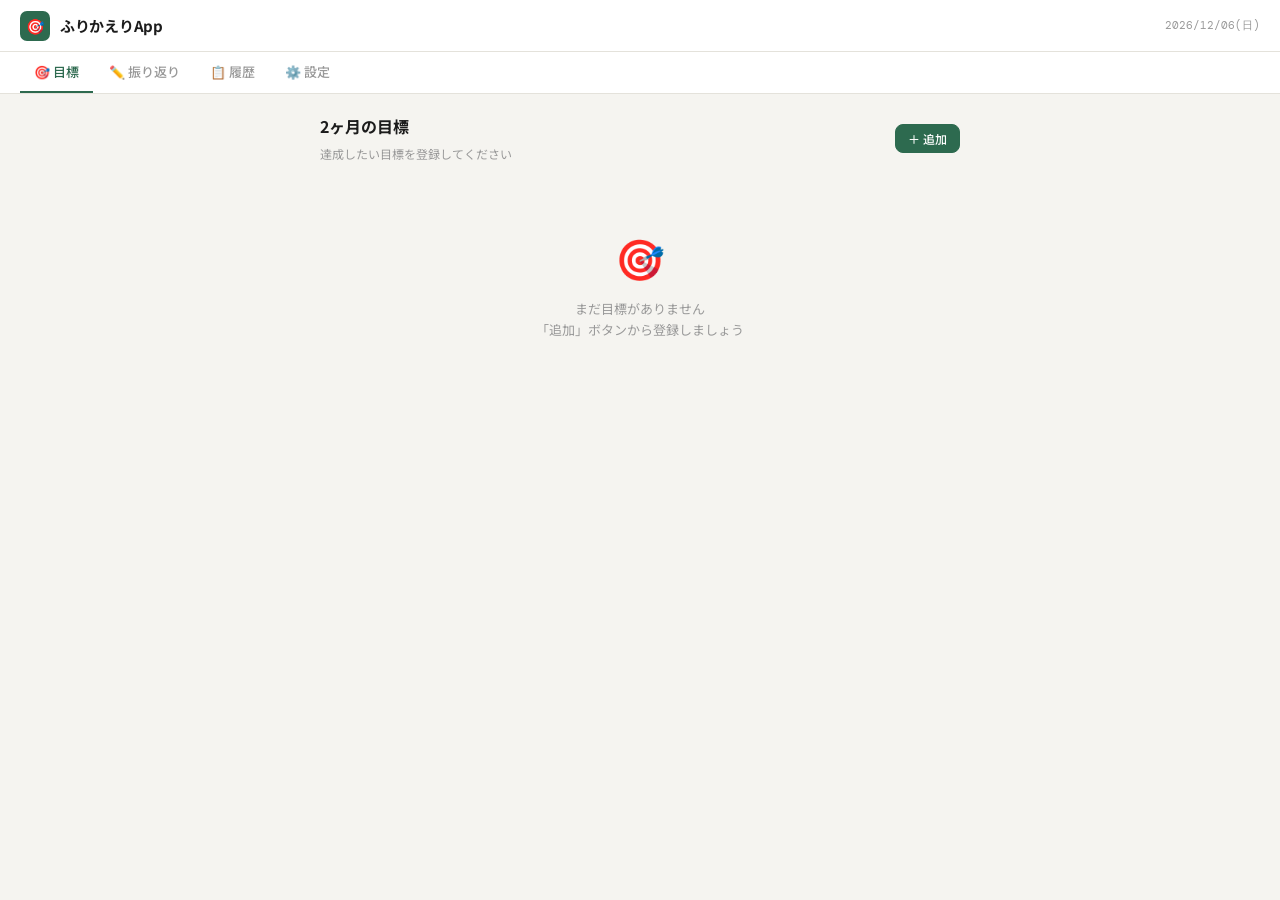
==== index.html @ 1b3561aa "fix:ふりかえりAppに命名変更" ====
<!DOCTYPE html>
<html lang="ja">

<head>
  <meta charset="UTF-8">
  <meta name="viewport" content="width=device-width, initial-scale=1.0">
  <title>ふりかえりApp</title>
  <link rel="stylesheet" href="style.css">
</head>

<body>

  <div class="topbar">
    <div class="topbar-left">
      <div class="logo">🎯</div>
      <span class="app-title">ふりかえりApp</span>
    </div>
    <span id="today-lbl" style="font-size:11px;color:var(--ink3);font-family:'DM Mono',monospace;"></span>
  </div>

  <div class="nav-tabs">
    <button class="nav-tab active" data-page="goals" onclick="showPage(this)">🎯 目標</button>
    <button class="nav-tab" data-page="furikaeri" onclick="showPage(this)">✏️ 振り返り</button>
    <button class="nav-tab" data-page="history" onclick="showPage(this)">📋 履歴</button>
    <button class="nav-tab" data-page="settings" onclick="showPage(this)">⚙️ 設定</button>
  </div>

  <!-- ========== 目標 ========== -->
  <div class="page active" id="page-goals">
    <div style="display:flex;justify-content:space-between;align-items:center;margin-bottom:14px;">
      <div>
        <div class="section-title">2ヶ月の目標</div>
        <div class="section-sub" style="margin-bottom:0;">達成したい目標を登録してください</div>
      </div>
      <button class="btn btn-primary btn-sm" onclick="openGoalModal()">＋ 追加</button>
    </div>
    <div id="goals-list"></div>
    <div class="empty" id="goals-empty" style="display:none;">
      <div class="empty-icon">🎯</div>
      <div style="font-size:13px;">まだ目標がありません<br>「追加」ボタンから登録しましょう</div>
    </div>
  </div>

  <!-- ========== 振り返り ========== -->
  <div class="page" id="page-furikaeri" style="padding:0;">

    <div id="qa-start" style="padding:20px;max-width:680px;margin:0 auto;">
      <div class="section-title">今日の振り返り</div>
      <div class="section-sub">全ての目標について1問1答で振り返ります</div>
      <div id="qa-start-goals"></div>
      <div class="empty" id="qa-empty" style="display:none;">
        <div class="empty-icon">📋</div>
        <div style="font-size:13px;">目標が登録されていません<br>「目標」タブから追加してください</div>
      </div>
      <button class="btn btn-primary btn-full" id="qa-start-btn" onclick="startQA()"
        style="margin-top:14px;display:none;">
        振り返りを始める →
      </button>
    </div>

    <div id="qa-wrap" style="display:none;">
      <div class="qa-progress-bar-wrap">
        <div class="qa-progress-meta">
          <span id="qa-prog-label">振り返り中...</span>
          <span id="qa-prog-num" style="font-family:'DM Mono',monospace;">0%</span>
        </div>
        <div class="qa-bar-bg">
          <div class="qa-bar-fg" id="qa-bar" style="width:0%"></div>
        </div>
      </div>
      <div class="qa-messages" id="qa-messages"></div>
      <div class="qa-input-area" id="qa-input-area">
        <div class="qa-input-row">
          <textarea class="qa-textarea" id="qa-textarea" rows="1" placeholder="回答を入力... (Shift+Enter で送信 / Enter で改行)"
            onkeydown="handleKey(event)" oninput="autoResize(this)"></textarea>
          <button class="qa-send-btn" id="qa-send" onclick="sendAnswer()">↑</button>
        </div>
        <div class="qa-hint" id="qa-hint">Shift+Enter で送信　/ Enter で改行</div>
      </div>
    </div>
  </div>

  <!-- ========== 履歴 ========== -->
  <div class="page" id="page-history">
    <div class="section-title">振り返り履歴</div>
    <div class="section-sub">過去の記録を確認できます</div>
    <div style="display:flex;gap:8px;margin-bottom:12px;">
      <select id="hist-filter" onchange="renderHistory()" style="flex:1;">
        <option value="">すべての日付</option>
      </select>
      <button class="btn btn-ghost btn-sm" style="color:var(--warn);" onclick="clearHistory()">🗑 削除</button>
    </div>
    <div id="history-list"></div>
    <div class="empty" id="history-empty" style="display:none;">
      <div class="empty-icon">📋</div>
      <div style="font-size:13px;">まだ記録がありません</div>
    </div>
  </div>

  <!-- ========== 設定 ========== -->
  <div class="page" id="page-settings">
    <div class="section-title">設定</div>

    <!-- AI設定 -->
    <div class="settings-group">
      <div class="settings-group-title">AI / LLM 設定</div>
      <div class="card" style="margin-bottom:0;">

        <!-- プロバイダー切替 -->
        <div class="frow">
          <label class="lbl">使用するAI</label>
          <div class="provider-tabs">
            <button class="provider-tab active" data-provider="cloud" onclick="switchProvider(this)">クラウドAPI</button>
            <button class="provider-tab" data-provider="local" onclick="switchProvider(this)">ローカルLLM</button>
            <button class="provider-tab" data-provider="none" onclick="switchProvider(this)">使わない</button>
          </div>
        </div>

        <!-- クラウドAPI設定 -->
        <div id="provider-claude">

          <!-- サービス選択 -->
          <div class="frow">
            <label class="lbl">AIサービス</label>
            <div style="display:grid;grid-template-columns:repeat(3,1fr);gap:8px;">
              <button class="cloud-svc-btn active" data-svc="claude" onclick="switchCloudSvc(this)">
                <div style="font-size:18px;margin-bottom:3px;">🟣</div>
                <div style="font-size:11px;font-weight:700;">Claude</div>
                <div style="font-size:10px;color:inherit;opacity:.75;">Anthropic</div>
              </button>
              <button class="cloud-svc-btn" data-svc="openai" onclick="switchCloudSvc(this)">
                <div style="font-size:18px;margin-bottom:3px;">🟢</div>
                <div style="font-size:11px;font-weight:700;">ChatGPT</div>
                <div style="font-size:10px;color:inherit;opacity:.75;">OpenAI</div>
              </button>
              <button class="cloud-svc-btn" data-svc="gemini" onclick="switchCloudSvc(this)">
                <div style="font-size:18px;margin-bottom:3px;">🔵</div>
                <div style="font-size:11px;font-weight:700;">Gemini</div>
                <div style="font-size:10px;color:inherit;opacity:.75;">Google</div>
              </button>
            </div>
          </div>

          <!-- APIキー入力 -->
          <div class="frow">
            <label class="lbl" id="cloud-key-label">Claude APIキー</label>
            <div class="api-key-wrap">
              <input type="password" id="api-key-input" placeholder="sk-ant-..." oninput="saveApiKey()">
              <button class="api-toggle" onclick="toggleApiVis()">👁</button>
            </div>
            <div class="status-row">
              <div id="api-dot" class="dot-ng"></div>
              <span id="api-status">未設定</span>
              <a id="api-key-link" href="https://console.anthropic.com/settings/keys" target="_blank"
                style="color:var(--blue);font-size:11px;margin-left:6px;">APIキーを取得する →</a>
            </div>
          </div>

          <!-- モデル選択 -->
          <div class="frow" style="margin-bottom:6px;">
            <label class="lbl">使用モデル</label>
            <select id="cloud-model-select" onchange="saveSetting('cloudModel',this.value)">
              <option value="claude-opus-4-5">claude-opus-4-5（高性能）</option>
              <option value="claude-sonnet-4-5">claude-sonnet-4-5（バランス）</option>
              <option value="claude-haiku-4-5-20251001">claude-haiku-4-5（高速・低コスト）</option>
            </select>
          </div>

          <div
            style="font-size:11px;color:var(--ink2);background:var(--amber-lt);padding:10px 12px;border-radius:var(--r-sm);border:1px solid #fde68a;line-height:1.7;">
            ⚠️ APIキーはこのブラウザのlocalStorageにのみ保存されます。外部サーバーには送信されません。
          </div>

          <!-- クラウドAPI接続テスト -->
          <div style="margin-top:12px;display:flex;gap:8px;align-items:center;flex-wrap:wrap;">
            <button class="btn btn-secondary btn-sm" onclick="testCloudAPI()">接続テスト</button>
            <div class="status-row" id="cloud-test-status" style="display:none;">
              <div id="cloud-test-dot" class="dot-ng"></div>
              <span id="cloud-test-msg">テスト中...</span>
            </div>
          </div>
        </div>

        <!-- ローカルLLM設定 -->
        <div id="provider-local" style="display:none;">

          <!-- セットアップ手順ガイド（LM Studio のみ・最初から展開） -->
          <div style="margin-bottom:14px;">
            <button onclick="toggleGuide()"
              style="display:flex;align-items:center;gap:6px;width:100%;background:var(--blue-lt);border:1px solid #bfdbfe;border-radius:var(--r-sm);padding:9px 13px;font-size:12px;font-weight:700;color:var(--blue);cursor:pointer;font-family:'Noto Sans JP',sans-serif;">
              <span id="guide-arrow">▼</span> LM Studio セットアップ手順
            </button>
            <div id="llm-guide"
              style="margin-top:8px;border:1px solid #bfdbfe;border-radius:var(--r-sm);overflow:hidden;">

              <!-- LM Studio 手順（コマンドライン不要） -->
              <div style="padding:14px 16px;font-size:12px;line-height:1.9;color:var(--ink2);">
                <div style="font-weight:700;color:var(--ink);margin-bottom:10px;">🖥️ LM Studio のセットアップ（コマンドライン不要・完全無料）
                </div>

                <div style="margin-bottom:12px;">
                  <div style="font-weight:700;color:var(--ink);margin-bottom:4px;">① LM Studio をダウンロード・インストール</div>
                  <div>公式サイトからお使いのOSのインストーラーをダウンロードし、ダブルクリックしてインストール。</div>
                  <a href="https://lmstudio.ai/" target="_blank"
                    style="display:inline-flex;align-items:center;gap:4px;color:var(--blue);font-weight:500;margin-top:4px;">🔗
                    https://lmstudio.ai/</a>
                  <div style="margin-top:4px;color:var(--ink3);">対応OS: macOS / Windows / Linux　※ターミナル操作不要</div>
                </div>

                <div style="margin-bottom:12px;">
                  <div style="font-weight:700;color:var(--ink);margin-bottom:4px;">② モデルをダウンロード（GUIで操作）</div>
                  <ol style="padding-left:18px;line-height:2.2;">
                    <li>LM Studio を起動する</li>
                    <li>左メニューの「Search（🔍）」をクリック</li>
                    <li>検索欄に <strong>gemma3</strong> や <strong>llama3.2</strong> と入力</li>
                    <li>表示されたモデルの「Download」ボタンをクリック</li>
                  </ol>
                  <div
                    style="margin-top:6px;padding:8px 10px;background:#f0fdf4;border-radius:6px;border:1px solid #bbf7d0;">
                    💡 推奨モデル（日本語対応・軽量）<br>
                    <strong>Gemma 3 4B</strong> — Google製・8GBメモリで動作<br>
                    <strong>Llama 3.2 3B</strong> — Meta製・バランス型
                  </div>
                </div>

                <div style="margin-bottom:12px;">
                  <div style="font-weight:700;color:var(--ink);margin-bottom:4px;">③ ローカルサーバーを起動（GUIで操作）</div>
                  <ol style="padding-left:18px;line-height:2.2;">
                    <li>左メニューの「Local Server（⇄）」をクリック</li>
                    <li>上部のプルダウンからダウンロードしたモデルを選択</li>
                    <li>「Start Server」ボタンをクリック</li>
                    <li>「CORS」スイッチを <strong>ON</strong> にする（重要）</li>
                  </ol>
                  <div
                    style="margin-top:4px;padding:6px 10px;background:#fef9c3;border-radius:6px;border:1px solid #fde68a;font-size:11px;">
                    ⚠️ CORS を ON にしないとブラウザから接続できません
                  </div>
                </div>

                <div style="margin-bottom:12px;">
                  <div style="font-weight:700;color:var(--ink);margin-bottom:4px;">④ このアプリに設定を入力</div>
                  <div>エンドポイント URL：</div>
                  <div
                    style="background:#1c1c1c;color:#a3e635;border-radius:6px;padding:6px 12px;font-family:'DM Mono',monospace;font-size:11px;margin-top:4px;">
                    http://localhost:1234/v1/chat/completions</div>
                  <div style="margin-top:8px;">モデル名：LM Studio の Server タブ上部に表示される文字列をコピー</div>
                  <div style="margin-top:4px;color:var(--ink3);font-size:11px;">例: <code
                      style="background:var(--surface);padding:1px 5px;border-radius:3px;">lmstudio-community/Meta-Llama-3.2-3B-Instruct-GGUF</code>
                  </div>
                </div>

                <div
                  style="background:var(--accent-lt);border:1px solid var(--accent-mid);border-radius:6px;padding:10px 12px;">
                  ✅ <strong>動作確認：</strong>下の「接続テスト」ボタンを押して「接続成功！」と表示されれば完了です。
                </div>
              </div>

            </div>
          </div>
          <!-- /セットアップ手順ガイド -->

          <div class="frow">
            <label class="lbl">エンドポイント URL</label>
            <input type="text" id="local-endpoint" placeholder="http://localhost:1234/v1/chat/completions"
              oninput="saveSetting('localEndpoint',this.value)">
            <div class="fhint">LM Studio: http://localhost:1234/v1/chat/completions</div>
          </div>
          <div class="frow">
            <label class="lbl">モデル名</label>
            <input type="text" id="local-model" placeholder="例：llama3.2、gemma3、phi4"
              oninput="saveSetting('localModel',this.value)">
            <div class="fhint">LM Studio のサーバータブ上部に表示されるモデル識別子を入力</div>
          </div>
          <div class="frow" style="margin-bottom:0;">
            <button class="btn btn-secondary btn-sm" onclick="testLocalLLM()">接続テスト</button>
            <div class="status-row" style="margin-top:6px;">
              <div id="local-dot" class="dot-ng"></div>
              <span id="local-status">未確認</span>
            </div>
          </div>
        </div>

      </div>
    </div>

    <!-- AI機能ON/OFF -->
    <div class="settings-group">
      <div class="settings-group-title">AI機能</div>
      <div class="card" style="margin-bottom:0;">
        <div class="toggle-row">
          <div>
            <div class="toggle-label">明日の行動をAIに提案させる</div>
            <div class="toggle-sub">「明日やること」の質問時に候補3件を自動表示</div>
          </div>
          <label class="toggle-switch">
            <input type="checkbox" id="toggle-ai-suggest" onchange="saveSetting('aiSuggest', this.checked)">
            <div class="toggle-track"></div>
            <div class="toggle-knob"></div>
          </label>
        </div>
        <div class="toggle-row">
          <div>
            <div class="toggle-label">まとめ文をAIで生成する</div>
            <div class="toggle-sub">OFFの場合はテンプレートで生成</div>
          </div>
          <label class="toggle-switch">
            <input type="checkbox" id="toggle-ai-summary" onchange="saveSetting('aiSummary', this.checked)" checked>
            <div class="toggle-track"></div>
            <div class="toggle-knob"></div>
          </label>
        </div>
      </div>
    </div>

    <!-- データ管理 -->
    <div class="settings-group">
      <div class="settings-group-title">データ管理</div>
      <div class="card" style="margin-bottom:0;">
        <div style="display:flex;gap:8px;flex-wrap:wrap;">
          <button class="btn btn-secondary btn-sm" onclick="exportData()">📤 エクスポート</button>
          <button class="btn btn-danger btn-sm" onclick="resetAll()">🗑 全データ削除</button>
        </div>
        <div class="fhint" style="margin-top:8px;">データはブラウザのlocalStorageに保存されています</div>
      </div>
    </div>
  </div>

  <!-- ========== 目標モーダル ========== -->
  <div class="overlay" id="goal-modal">
    <div class="modal">
      <div class="modal-title" id="modal-title">目標を追加</div>
      <div class="frow">
        <label class="lbl">目標タイトル <span style="color:var(--warn)">*</span></label>
        <input type="text" id="m-title" placeholder="例：体重を5キロ落とす、TOEIC700点取得">
      </div>
      <div class="frow">
        <label class="lbl">目標の詳細・背景（任意）</label>
        <textarea id="m-desc" rows="2" placeholder="例：健康診断でD判定。食事管理と週3回の運動を継続する"></textarea>
      </div>
      <div class="frow">
        <label class="lbl">カテゴリ</label>
        <div class="chips">
          <span class="chip sel" data-cat="health" onclick="selCat(this)">🏃 健康・運動</span>
          <span class="chip" data-cat="study" onclick="selCat(this)">📚 学習・スキル</span>
          <span class="chip" data-cat="career" onclick="selCat(this)">💼 仕事・キャリア</span>
          <span class="chip" data-cat="other" onclick="selCat(this)">✨ その他</span>
        </div>
      </div>
      <div class="frow" style="margin-bottom:0;">
        <label class="lbl">期間</label>
        <div style="display:grid;grid-template-columns:1fr 1fr;gap:8px;">
          <div>
            <div style="font-size:11px;color:var(--ink3);margin-bottom:3px;">開始日</div>
            <input type="text" id="m-start" placeholder="2025/05/01">
          </div>
          <div>
            <div style="font-size:11px;color:var(--ink3);margin-bottom:3px;">終了日</div>
            <input type="text" id="m-end" placeholder="2025/06/30">
          </div>
        </div>
      </div>
      <div class="modal-footer">
        <button class="btn btn-ghost" onclick="closeGoalModal()">キャンセル</button>
        <button class="btn btn-primary" onclick="saveGoal()">保存</button>
      </div>
    </div>
  </div>

  <!-- ========== 回答編集モーダル ========== -->
  <div class="overlay" id="edit-answer-modal">
    <div class="modal">
      <div class="modal-title" id="edit-modal-title">回答を修正</div>
      <div id="edit-modal-body"></div>
      <div class="modal-footer">
        <button class="btn btn-ghost" onclick="closeEditModal()">キャンセル</button>
        <button class="btn btn-primary" onclick="applyEdit()">修正を反映する</button>
      </div>
    </div>
  </div>

  <div class="toast" id="toast"></div>

  <script src="app.js"></script>
</body>

</html>
---- style.css ----
@import url('https://fonts.googleapis.com/css2?family=Noto+Sans+JP:wght@300;400;500;700&family=DM+Mono:wght@400;500&display=swap');

*, *::before, *::after { box-sizing: border-box; margin: 0; padding: 0; }

:root {
  --ink: #1c1c1c; --ink2: #555; --ink3: #999;
  --surface: #f5f4f0; --card: #ffffff;
  --border: #e4e2db; --border2: #ccc9bf;
  --accent: #2d6a4f; --accent-lt: #d8f3dc; --accent-mid: #52b788;
  --warn: #c0392b; --warn-lt: #fdecea;
  --blue: #1d4ed8; --blue-lt: #eff6ff;
  --amber-lt: #fffbeb;
  --r: 12px; --r-sm: 8px;
}

body { font-family:'Noto Sans JP',sans-serif; background:var(--surface); color:var(--ink); min-height:100vh; font-size:14px; line-height:1.6; }

/* ===== TOPBAR ===== */
.topbar { background:var(--card); border-bottom:1px solid var(--border); padding:0 20px; height:52px; display:flex; align-items:center; justify-content:space-between; position:sticky; top:0; z-index:200; }
.topbar-left { display:flex; align-items:center; gap:10px; }
.logo { width:30px; height:30px; background:var(--accent); border-radius:7px; display:flex; align-items:center; justify-content:center; font-size:15px; }
.app-title { font-size:15px; font-weight:700; letter-spacing:-.3px; }

/* ===== NAV ===== */
.nav-tabs { display:flex; background:var(--card); border-bottom:1px solid var(--border); padding:0 20px; gap:2px; }
.nav-tab { padding:10px 14px; font-size:13px; font-weight:500; color:var(--ink3); border-bottom:2px solid transparent; cursor:pointer; transition:all .15s; background:none; border-top:none; border-left:none; border-right:none; font-family:'Noto Sans JP',sans-serif; white-space:nowrap; }
.nav-tab:hover { color:var(--ink2); }
.nav-tab.active { color:var(--accent); border-bottom-color:var(--accent); }

/* ===== PAGE ===== */
.page { display:none; padding:20px; max-width:680px; margin:0 auto; width:100%; }
.page.active { display:block; }

/* ===== COMMON ===== */
.card { background:var(--card); border:1px solid var(--border); border-radius:var(--r); padding:18px 20px; margin-bottom:12px; }
.section-title { font-size:16px; font-weight:700; margin-bottom:4px; }
.section-sub { font-size:12px; color:var(--ink3); margin-bottom:16px; }
label.lbl { font-size:12px; font-weight:500; color:var(--ink2); display:block; margin-bottom:5px; }
input[type="text"], input[type="password"], textarea, select { width:100%; padding:9px 12px; border:1.5px solid var(--border2); border-radius:var(--r-sm); font-size:13px; font-family:'Noto Sans JP',sans-serif; color:var(--ink); background:var(--surface); outline:none; transition:border-color .2s, background .2s; }
input:focus, textarea:focus, select:focus { border-color:var(--accent-mid); background:var(--card); }
textarea { resize:vertical; line-height:1.7; }
.frow { margin-bottom:14px; }
.fhint { font-size:11px; color:var(--ink3); margin-top:4px; }

.btn { padding:9px 18px; border-radius:var(--r-sm); font-size:13px; font-weight:500; font-family:'Noto Sans JP',sans-serif; cursor:pointer; border:1.5px solid transparent; transition:all .15s; display:inline-flex; align-items:center; gap:6px; }
.btn:active { transform:scale(.97); }
.btn-primary { background:var(--accent); color:#fff; border-color:var(--accent); }
.btn-primary:hover { background:#245c43; }
.btn-secondary { background:var(--card); color:var(--ink2); border-color:var(--border2); }
.btn-secondary:hover { border-color:var(--accent-mid); color:var(--accent); }
.btn-ghost { background:none; border-color:transparent; color:var(--ink3); }
.btn-ghost:hover { color:var(--ink); background:var(--surface); }
.btn-danger { background:var(--warn-lt); color:var(--warn); border-color:#f5c6c2; }
.btn-sm { padding:5px 12px; font-size:12px; }
.btn-full { width:100%; justify-content:center; padding:12px; font-size:14px; }
.btn-icon { padding:7px 10px; }

/* ===== GOAL CARDS ===== */
.goal-item { background:var(--card); border:1px solid var(--border); border-radius:var(--r); padding:15px 17px; margin-bottom:10px; }
.goal-item-top { display:flex; justify-content:space-between; align-items:flex-start; gap:10px; }
.goal-title { font-size:14px; font-weight:700; }
.goal-meta { font-size:11px; color:var(--ink3); margin-top:3px; font-family:'DM Mono',monospace; }
.goal-cat { font-size:10px; font-weight:700; padding:2px 8px; border-radius:20px; margin-top:6px; display:inline-block; }
.cat-health { background:#d1fae5; color:#065f46; }
.cat-study  { background:#dbeafe; color:#1e40af; }
.cat-career { background:#fef9c3; color:#92400e; }
.cat-other  { background:#f3f4f6; color:#374151; }
.goal-prog-wrap { height:4px; background:var(--border); border-radius:2px; margin-top:10px; }
.goal-prog { height:100%; background:var(--accent-mid); border-radius:2px; transition:width .4s; }

/* ===== CHIP ===== */
.chips { display:flex; flex-wrap:wrap; gap:6px; margin-top:6px; }
.chip { padding:5px 13px; border-radius:20px; font-size:12px; font-weight:500; border:1.5px solid var(--border2); color:var(--ink2); cursor:pointer; background:var(--card); transition:all .12s; font-family:'Noto Sans JP',sans-serif; user-select:none; }
.chip:hover { border-color:var(--accent-mid); }
.chip.sel { background:var(--accent-lt); border-color:var(--accent); color:var(--accent); }

/* ===== QA CHAT UI ===== */
#qa-wrap { display:flex; flex-direction:column; height:calc(100vh - 100px); max-width:680px; margin:0 auto; }

.qa-progress-bar-wrap { background:var(--card); border-bottom:1px solid var(--border); padding:10px 20px 8px; position:sticky; top:52px; z-index:100; }
.qa-progress-meta { display:flex; justify-content:space-between; font-size:12px; color:var(--ink3); margin-bottom:5px; }
.qa-bar-bg { height:5px; background:var(--border); border-radius:3px; }
.qa-bar-fg { height:100%; background:var(--accent-mid); border-radius:3px; transition:width .5s ease; }

.qa-messages { flex:1; overflow-y:auto; padding:20px 20px 10px; display:flex; flex-direction:column; gap:14px; max-width:680px; margin:0 auto; width:100%; }

.bubble-wrap { display:flex; flex-direction:column; }
.bubble-wrap.bot { align-items:flex-start; }
.bubble-wrap.user { align-items:flex-end; position:relative; }

.bubble { border-radius:16px; padding:11px 15px; font-size:13px; line-height:1.7; animation:bubbleIn .2s ease; max-width:85%; }
@keyframes bubbleIn { from{opacity:0;transform:translateY(6px)} to{opacity:1;transform:none} }
.bubble.bot { background:var(--card); border:1px solid var(--border); border-bottom-left-radius:4px; color:var(--ink); white-space:pre-wrap; word-break:break-word; }
/* ユーザーバブル：
   wrapLong(30文字)で\nを挿入 → pre-wrapで改行表示
   overflow-wrap:anywhere = バブル幅を超えた箇所だけ折る（break-allと違い短い文字は割らない） */
.bubble.user {
  background:var(--accent); color:#fff; border-bottom-right-radius:4px;
  white-space:pre-wrap;
  overflow-wrap:anywhere;
  max-width:75%;
}
.bubble.system { background:var(--surface); border:1px dashed var(--border2); color:var(--ink2); font-size:12px; text-align:center; border-radius:8px; max-width:100%; align-self:center; padding:8px 14px; }
.bubble-sender { font-size:11px; color:var(--ink3); margin-bottom:4px; font-weight:500; }
.bubble-wrap.user .bubble-sender { text-align:right; }

/* スライダーバブル */
.slider-bubble { padding:14px 16px; }
.slider-val-big { font-family:'DM Mono',monospace; font-size:32px; font-weight:500; color:var(--accent); text-align:center; margin-bottom:8px; }
input.qa-slider { width:100%; height:6px; appearance:none; -webkit-appearance:none; background:var(--border); border-radius:3px; cursor:pointer; outline:none; border:none; padding:0; }
input.qa-slider::-webkit-slider-thumb { -webkit-appearance:none; width:24px; height:24px; background:var(--card); border:2.5px solid var(--accent); border-radius:50%; cursor:pointer; box-shadow:0 1px 4px rgba(0,0,0,.15); }
.slider-labels { display:flex; justify-content:space-between; font-size:10px; color:var(--ink3); margin-top:4px; font-family:'DM Mono',monospace; }

/* AI候補チップ（明日やること） */
.tomorrow-candidates { display:flex; flex-direction:column; gap:6px; margin-top:10px; }
.candidate-chip {
  padding:8px 13px; border-radius:var(--r-sm); font-size:12px;
  border:1.5px solid var(--border2); background:var(--card); color:var(--ink2);
  cursor:pointer; transition:all .12s; text-align:left; font-family:'Noto Sans JP',sans-serif;
  line-height:1.5;
}
.candidate-chip:hover { border-color:var(--accent-mid); background:var(--accent-lt); color:var(--accent); }
.candidate-chip.used { background:var(--accent-lt); border-color:var(--accent); color:var(--accent); pointer-events:none; }
.candidate-loading { display:flex; align-items:center; gap:7px; font-size:12px; color:var(--ink3); margin-top:10px; }

/* 回答編集ボタン */
.edit-answer-btn { position:absolute; top:20px; left:-30px; width:24px; height:24px; border-radius:50%; background:var(--card); border:1px solid var(--border2); color:var(--ink3); font-size:11px; cursor:pointer; display:flex; align-items:center; justify-content:center; opacity:0; transition:opacity .15s; box-shadow:0 1px 4px rgba(0,0,0,.1); }
.bubble-wrap.user:hover .edit-answer-btn { opacity:1; }
.edit-answer-btn:hover { background:var(--surface); color:var(--accent); border-color:var(--accent-mid); }

/* 入力エリア */
.qa-input-area { background:var(--card); border-top:1px solid var(--border); padding:12px 20px 16px; position:sticky; bottom:0; max-width:680px; margin:0 auto; width:100%; }
.qa-input-row { display:flex; gap:8px; align-items:flex-end; }
.qa-textarea { flex:1; border:1.5px solid var(--border2); border-radius:var(--r-sm); padding:9px 13px; font-size:13px; font-family:'Noto Sans JP',sans-serif; color:var(--ink); background:var(--surface); outline:none; resize:none; line-height:1.6; max-height:120px; transition:border-color .2s, background .2s; min-height:42px; }
.qa-textarea:focus { border-color:var(--accent-mid); background:var(--card); }
.qa-send-btn { width:42px; height:42px; border-radius:50%; background:var(--accent); border:none; color:#fff; cursor:pointer; font-size:18px; flex-shrink:0; display:flex; align-items:center; justify-content:center; transition:all .15s; }
.qa-send-btn:hover { background:#245c43; }
.qa-send-btn:active { transform:scale(.93); }
.qa-send-btn:disabled { background:var(--border2); cursor:not-allowed; }
.qa-hint { font-size:11px; color:var(--ink3); margin-top:5px; text-align:center; }

/* タイピング */
.typing-bubble { display:flex; align-items:center; gap:5px; padding:12px 15px; }
.dot { width:7px; height:7px; background:var(--ink3); border-radius:50%; animation:blink 1.2s infinite; }
.dot:nth-child(2){animation-delay:.2s} .dot:nth-child(3){animation-delay:.4s}
@keyframes blink{0%,80%,100%{opacity:.2}40%{opacity:1}}

/* まとめ結果 */
.result-card { background:var(--card); border:1.5px solid var(--accent-mid); border-radius:var(--r); padding:18px 20px; margin:16px 20px; }
.result-title { font-size:14px; font-weight:700; margin-bottom:12px; display:flex; align-items:center; gap:6px; }
.result-text { font-size:13px; line-height:1.9; white-space:pre-wrap; color:var(--ink); background:var(--surface); border:1px solid var(--border); border-radius:var(--r-sm); padding:14px 16px; margin-bottom:12px; }
.result-actions { display:flex; gap:8px; flex-wrap:wrap; }

/* ===== 履歴 ===== */
.hist-item { background:var(--card); border:1px solid var(--border); border-radius:var(--r); padding:14px 17px; margin-bottom:10px; }
.hist-date { font-family:'DM Mono',monospace; font-size:11px; color:var(--ink3); margin-bottom:6px; }
.hist-ach { display:inline-block; font-family:'DM Mono',monospace; font-size:11px; font-weight:500; padding:2px 8px; border-radius:20px; background:var(--accent-lt); color:var(--accent); margin-bottom:6px; }
.hist-summary { font-size:12px; color:var(--ink2); white-space:pre-wrap; line-height:1.7; }

/* ===== 設定 ===== */
.settings-group { margin-bottom:20px; }
.settings-group-title { font-size:11px; font-weight:700; letter-spacing:.8px; color:var(--ink3); text-transform:uppercase; margin-bottom:8px; }

/* APIプロバイダー切替タブ */
.provider-tabs { display:flex; border:1.5px solid var(--border2); border-radius:var(--r-sm); overflow:hidden; margin-bottom:14px; }
.provider-tab { flex:1; padding:8px; font-size:12px; font-weight:500; text-align:center; cursor:pointer; background:var(--surface); color:var(--ink3); border:none; font-family:'Noto Sans JP',sans-serif; transition:all .15s; }
.provider-tab.active { background:var(--accent); color:#fff; }

/* クラウドサービス選択ボタン */
.cloud-svc-btn {
  padding:10px 6px; border-radius:var(--r-sm); text-align:center;
  border:1.5px solid var(--border2); background:var(--surface); color:var(--ink3);
  cursor:pointer; font-family:'Noto Sans JP',sans-serif; transition:all .15s;
}
.cloud-svc-btn:hover { border-color:var(--accent-mid); color:var(--ink); }
.cloud-svc-btn.active { border-color:var(--accent); background:var(--accent-lt); color:var(--accent); }

.api-key-wrap { position:relative; }
.api-key-wrap input { padding-right:42px; font-family:'DM Mono',monospace; font-size:12px; }
.api-toggle { position:absolute; right:10px; top:50%; transform:translateY(-50%); background:none; border:none; cursor:pointer; font-size:14px; color:var(--ink3); }
.status-row { display:flex; align-items:center; gap:6px; margin-top:5px; font-size:11px; }
.dot-ok { width:8px; height:8px; border-radius:50%; background:var(--accent-mid); flex-shrink:0; }
.dot-ng { width:8px; height:8px; border-radius:50%; background:var(--warn); flex-shrink:0; }

/* トグルスイッチ */
.toggle-row { display:flex; justify-content:space-between; align-items:center; padding:10px 0; border-bottom:1px solid var(--border); }
.toggle-row:last-child { border-bottom:none; }
.toggle-label { font-size:13px; color:var(--ink); }
.toggle-sub { font-size:11px; color:var(--ink3); margin-top:2px; }
.toggle-switch { position:relative; width:38px; height:22px; flex-shrink:0; }
.toggle-switch input { opacity:0; width:0; height:0; position:absolute; }
.toggle-track { position:absolute; inset:0; border-radius:11px; background:var(--border2); cursor:pointer; transition:background .2s; }
.toggle-switch input:checked + .toggle-track { background:var(--accent); }
.toggle-knob { position:absolute; width:16px; height:16px; background:#fff; border-radius:50%; top:3px; left:3px; transition:transform .2s; box-shadow:0 1px 3px rgba(0,0,0,.2); pointer-events:none; }
.toggle-switch input:checked ~ .toggle-knob { transform:translateX(16px); }

/* 編集モーダル */
.edit-slider-val { font-family:'DM Mono',monospace; font-size:28px; font-weight:500; color:var(--accent); text-align:center; margin-bottom:8px; }
.edit-slider { width:100%; height:6px; appearance:none; -webkit-appearance:none; background:var(--border); border-radius:3px; cursor:pointer; outline:none; border:none; padding:0; }
.edit-slider::-webkit-slider-thumb { -webkit-appearance:none; width:22px; height:22px; background:var(--card); border:2.5px solid var(--accent); border-radius:50%; cursor:pointer; }

/* ===== MODAL ===== */
.overlay { display:none; position:fixed; inset:0; background:rgba(0,0,0,.4); z-index:500; align-items:center; justify-content:center; padding:16px; }
.overlay.show { display:flex; }
.modal { background:var(--card); border-radius:var(--r); padding:22px; width:100%; max-width:460px; max-height:90vh; overflow-y:auto; }
.modal-title { font-size:15px; font-weight:700; margin-bottom:16px; }
.modal-footer { display:flex; gap:8px; justify-content:flex-end; margin-top:18px; }

/* ===== EMPTY / TOAST ===== */
.empty { text-align:center; padding:48px 20px; color:var(--ink3); }
.empty-icon { font-size:40px; margin-bottom:10px; }
.toast { position:fixed; bottom:24px; left:50%; transform:translateX(-50%) translateY(60px); background:#1c1c1c; color:#fff; padding:10px 20px; border-radius:20px; font-size:13px; font-weight:500; transition:transform .3s; z-index:999; white-space:nowrap; }
.toast.show { transform:translateX(-50%) translateY(0); }

@media(max-width:480px){.page{padding:14px;}.nav-tab{padding:10px 10px;font-size:12px;}.qa-messages{padding:14px 14px 8px;}.qa-input-area{padding:10px 14px 14px;}}
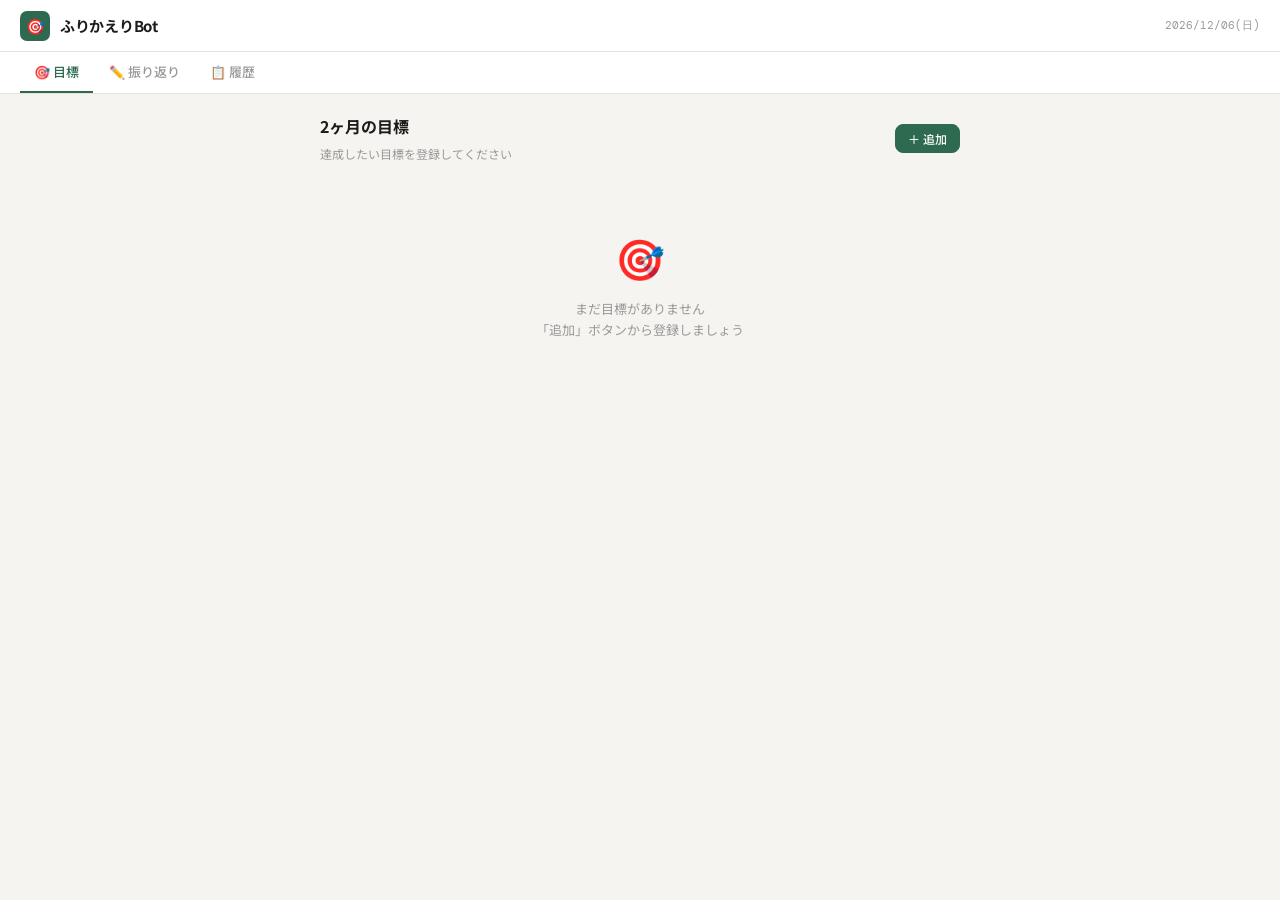
==== commit 5b093525: "fix:API仕様変更に伴う修正" ====
--- a/index.html
+++ b/index.html
@@ -1,386 +1,153 @@
 <!DOCTYPE html>
 <html lang="ja">
-
 <head>
-  <meta charset="UTF-8">
-  <meta name="viewport" content="width=device-width, initial-scale=1.0">
-  <title>ふりかえりApp</title>
+<meta charset="UTF-8">
+<meta name="viewport" content="width=device-width, initial-scale=1.0">
+<title>ふりかえりBot</title>
+<link rel="icon" href="data:image/svg+xml,<svg xmlns='http://www.w3.org/2000/svg' viewBox='0 0 100 100'><text y='.9em' font-size='90'>📝</text></svg>">
   <link rel="stylesheet" href="style.css">
 </head>
-
 <body>
 
-  <div class="topbar">
-    <div class="topbar-left">
-      <div class="logo">🎯</div>
-      <span class="app-title">ふりかえりApp</span>
+<div class="topbar">
+  <div class="topbar-left">
+    <div class="logo">🎯</div>
+    <span class="app-title">ふりかえりBot</span>
+  </div>
+  <span id="today-lbl" style="font-size:11px;color:var(--ink3);font-family:'DM Mono',monospace;"></span>
+</div>
+
+<div class="nav-tabs">
+  <button class="nav-tab active" data-page="goals" onclick="showPage(this)">🎯 目標</button>
+  <button class="nav-tab" data-page="furikaeri" onclick="showPage(this)">✏️ 振り返り</button>
+  <button class="nav-tab" data-page="history" onclick="showPage(this)">📋 履歴</button>
+</div>
+
+<!-- ========== 目標 ========== -->
+<div class="page active" id="page-goals">
+  <div style="display:flex;justify-content:space-between;align-items:center;margin-bottom:14px;">
+    <div>
+      <div class="section-title">2ヶ月の目標</div>
+      <div class="section-sub" style="margin-bottom:0;">達成したい目標を登録してください</div>
     </div>
-    <span id="today-lbl" style="font-size:11px;color:var(--ink3);font-family:'DM Mono',monospace;"></span>
+    <button class="btn btn-primary btn-sm" onclick="openGoalModal()">＋ 追加</button>
+  </div>
+  <div id="goals-list"></div>
+  <div class="empty" id="goals-empty" style="display:none;">
+    <div class="empty-icon">🎯</div>
+    <div style="font-size:13px;">まだ目標がありません<br>「追加」ボタンから登録しましょう</div>
+  </div>
+</div>
+
+<!-- ========== 振り返り ========== -->
+<div class="page" id="page-furikaeri" style="padding:0;">
+
+  <div id="qa-start" style="padding:20px;max-width:680px;margin:0 auto;">
+    <div class="section-title">今日の振り返り</div>
+    <div class="section-sub">全ての目標について1問1答で振り返ります</div>
+    <div id="qa-start-goals"></div>
+    <div class="empty" id="qa-empty" style="display:none;">
+      <div class="empty-icon">📋</div>
+      <div style="font-size:13px;">目標が登録されていません<br>「目標」タブから追加してください</div>
+    </div>
+    <button class="btn btn-primary btn-full" id="qa-start-btn" onclick="startQA()" style="margin-top:14px;display:none;">
+      振り返りを始める →
+    </button>
   </div>
 
-  <div class="nav-tabs">
-    <button class="nav-tab active" data-page="goals" onclick="showPage(this)">🎯 目標</button>
-    <button class="nav-tab" data-page="furikaeri" onclick="showPage(this)">✏️ 振り返り</button>
-    <button class="nav-tab" data-page="history" onclick="showPage(this)">📋 履歴</button>
-    <button class="nav-tab" data-page="settings" onclick="showPage(this)">⚙️ 設定</button>
-  </div>
-
-  <!-- ========== 目標 ========== -->
-  <div class="page active" id="page-goals">
-    <div style="display:flex;justify-content:space-between;align-items:center;margin-bottom:14px;">
-      <div>
-        <div class="section-title">2ヶ月の目標</div>
-        <div class="section-sub" style="margin-bottom:0;">達成したい目標を登録してください</div>
+  <div id="qa-wrap" style="display:none;">
+    <div class="qa-progress-bar-wrap">
+      <div class="qa-progress-meta">
+        <span id="qa-prog-label">振り返り中...</span>
+        <span id="qa-prog-num" style="font-family:'DM Mono',monospace;">0%</span>
       </div>
-      <button class="btn btn-primary btn-sm" onclick="openGoalModal()">＋ 追加</button>
+      <div class="qa-bar-bg"><div class="qa-bar-fg" id="qa-bar" style="width:0%"></div></div>
     </div>
-    <div id="goals-list"></div>
-    <div class="empty" id="goals-empty" style="display:none;">
-      <div class="empty-icon">🎯</div>
-      <div style="font-size:13px;">まだ目標がありません<br>「追加」ボタンから登録しましょう</div>
+    <div class="qa-messages" id="qa-messages"></div>
+    <div class="qa-input-area" id="qa-input-area">
+      <div class="qa-input-row">
+        <textarea class="qa-textarea" id="qa-textarea" rows="1"
+          placeholder="回答を入力... (Shift+Enter で送信 / Enter で改行)"
+          onkeydown="handleKey(event)"
+          oninput="autoResize(this)"></textarea>
+        <button class="qa-send-btn" id="qa-send" onclick="sendAnswer()">↑</button>
+      </div>
+      <div class="qa-hint" id="qa-hint">Shift+Enter で送信　/ Enter で改行</div>
     </div>
   </div>
+</div>
 
-  <!-- ========== 振り返り ========== -->
-  <div class="page" id="page-furikaeri" style="padding:0;">
+<!-- ========== 履歴 ========== -->
+<div class="page" id="page-history">
+  <div class="section-title">振り返り履歴</div>
+  <div class="section-sub">過去の記録を確認できます</div>
+  <div style="display:flex;gap:8px;margin-bottom:12px;">
+    <select id="hist-filter" onchange="renderHistory()" style="flex:1;"><option value="">すべての日付</option></select>
+    <button class="btn btn-secondary btn-sm" onclick="exportData()">📤 エクスポート</button>
+    <button class="btn btn-ghost btn-sm" style="color:var(--warn);" onclick="clearHistory()">🗑 削除</button>
+  </div>
+  <div id="history-list"></div>
+  <div class="empty" id="history-empty" style="display:none;">
+    <div class="empty-icon">📋</div>
+    <div style="font-size:13px;">まだ記録がありません</div>
+  </div>
+</div>
 
-    <div id="qa-start" style="padding:20px;max-width:680px;margin:0 auto;">
-      <div class="section-title">今日の振り返り</div>
-      <div class="section-sub">全ての目標について1問1答で振り返ります</div>
-      <div id="qa-start-goals"></div>
-      <div class="empty" id="qa-empty" style="display:none;">
-        <div class="empty-icon">📋</div>
-        <div style="font-size:13px;">目標が登録されていません<br>「目標」タブから追加してください</div>
-      </div>
-      <button class="btn btn-primary btn-full" id="qa-start-btn" onclick="startQA()"
-        style="margin-top:14px;display:none;">
-        振り返りを始める →
-      </button>
+<!-- ========== 目標モーダル ========== -->
+<div class="overlay" id="goal-modal">
+  <div class="modal">
+    <div class="modal-title" id="modal-title">目標を追加</div>
+    <div class="frow">
+      <label class="lbl">目標タイトル <span style="color:var(--warn)">*</span></label>
+      <input type="text" id="m-title" placeholder="例：体重を5キロ落とす、TOEIC700点取得">
     </div>
-
-    <div id="qa-wrap" style="display:none;">
-      <div class="qa-progress-bar-wrap">
-        <div class="qa-progress-meta">
-          <span id="qa-prog-label">振り返り中...</span>
-          <span id="qa-prog-num" style="font-family:'DM Mono',monospace;">0%</span>
-        </div>
-        <div class="qa-bar-bg">
-          <div class="qa-bar-fg" id="qa-bar" style="width:0%"></div>
-        </div>
-      </div>
-      <div class="qa-messages" id="qa-messages"></div>
-      <div class="qa-input-area" id="qa-input-area">
-        <div class="qa-input-row">
-          <textarea class="qa-textarea" id="qa-textarea" rows="1" placeholder="回答を入力... (Shift+Enter で送信 / Enter で改行)"
-            onkeydown="handleKey(event)" oninput="autoResize(this)"></textarea>
-          <button class="qa-send-btn" id="qa-send" onclick="sendAnswer()">↑</button>
-        </div>
-        <div class="qa-hint" id="qa-hint">Shift+Enter で送信　/ Enter で改行</div>
+    <div class="frow">
+      <label class="lbl">目標の詳細・背景（任意）</label>
+      <textarea id="m-desc" rows="2" placeholder="例：健康診断でD判定。食事管理と週3回の運動を継続する"></textarea>
+    </div>
+    <div class="frow">
+      <label class="lbl">カテゴリ</label>
+      <div class="chips">
+        <span class="chip sel" data-cat="health" onclick="selCat(this)">🏃 健康・運動</span>
+        <span class="chip" data-cat="study"  onclick="selCat(this)">📚 学習・スキル</span>
+        <span class="chip" data-cat="career" onclick="selCat(this)">💼 仕事・キャリア</span>
+        <span class="chip" data-cat="other"  onclick="selCat(this)">✨ その他</span>
       </div>
     </div>
-  </div>
-
-  <!-- ========== 履歴 ========== -->
-  <div class="page" id="page-history">
-    <div class="section-title">振り返り履歴</div>
-    <div class="section-sub">過去の記録を確認できます</div>
-    <div style="display:flex;gap:8px;margin-bottom:12px;">
-      <select id="hist-filter" onchange="renderHistory()" style="flex:1;">
-        <option value="">すべての日付</option>
-      </select>
-      <button class="btn btn-ghost btn-sm" style="color:var(--warn);" onclick="clearHistory()">🗑 削除</button>
-    </div>
-    <div id="history-list"></div>
-    <div class="empty" id="history-empty" style="display:none;">
-      <div class="empty-icon">📋</div>
-      <div style="font-size:13px;">まだ記録がありません</div>
-    </div>
-  </div>
-
-  <!-- ========== 設定 ========== -->
-  <div class="page" id="page-settings">
-    <div class="section-title">設定</div>
-
-    <!-- AI設定 -->
-    <div class="settings-group">
-      <div class="settings-group-title">AI / LLM 設定</div>
-      <div class="card" style="margin-bottom:0;">
-
-        <!-- プロバイダー切替 -->
-        <div class="frow">
-          <label class="lbl">使用するAI</label>
-          <div class="provider-tabs">
-            <button class="provider-tab active" data-provider="cloud" onclick="switchProvider(this)">クラウドAPI</button>
-            <button class="provider-tab" data-provider="local" onclick="switchProvider(this)">ローカルLLM</button>
-            <button class="provider-tab" data-provider="none" onclick="switchProvider(this)">使わない</button>
-          </div>
+    <div class="frow" style="margin-bottom:0;">
+      <label class="lbl">期間</label>
+      <div style="display:grid;grid-template-columns:1fr 1fr;gap:8px;">
+        <div>
+          <div style="font-size:11px;color:var(--ink3);margin-bottom:3px;">開始日</div>
+          <input type="text" id="m-start" placeholder="2025/05/01">
         </div>
-
-        <!-- クラウドAPI設定 -->
-        <div id="provider-claude">
-
-          <!-- サービス選択 -->
-          <div class="frow">
-            <label class="lbl">AIサービス</label>
-            <div style="display:grid;grid-template-columns:repeat(3,1fr);gap:8px;">
-              <button class="cloud-svc-btn active" data-svc="claude" onclick="switchCloudSvc(this)">
-                <div style="font-size:18px;margin-bottom:3px;">🟣</div>
-                <div style="font-size:11px;font-weight:700;">Claude</div>
-                <div style="font-size:10px;color:inherit;opacity:.75;">Anthropic</div>
-              </button>
-              <button class="cloud-svc-btn" data-svc="openai" onclick="switchCloudSvc(this)">
-                <div style="font-size:18px;margin-bottom:3px;">🟢</div>
-                <div style="font-size:11px;font-weight:700;">ChatGPT</div>
-                <div style="font-size:10px;color:inherit;opacity:.75;">OpenAI</div>
-              </button>
-              <button class="cloud-svc-btn" data-svc="gemini" onclick="switchCloudSvc(this)">
-                <div style="font-size:18px;margin-bottom:3px;">🔵</div>
-                <div style="font-size:11px;font-weight:700;">Gemini</div>
-                <div style="font-size:10px;color:inherit;opacity:.75;">Google</div>
-              </button>
-            </div>
-          </div>
-
-          <!-- APIキー入力 -->
-          <div class="frow">
-            <label class="lbl" id="cloud-key-label">Claude APIキー</label>
-            <div class="api-key-wrap">
-              <input type="password" id="api-key-input" placeholder="sk-ant-..." oninput="saveApiKey()">
-              <button class="api-toggle" onclick="toggleApiVis()">👁</button>
-            </div>
-            <div class="status-row">
-              <div id="api-dot" class="dot-ng"></div>
-              <span id="api-status">未設定</span>
-              <a id="api-key-link" href="https://console.anthropic.com/settings/keys" target="_blank"
-                style="color:var(--blue);font-size:11px;margin-left:6px;">APIキーを取得する →</a>
-            </div>
-          </div>
-
-          <!-- モデル選択 -->
-          <div class="frow" style="margin-bottom:6px;">
-            <label class="lbl">使用モデル</label>
-            <select id="cloud-model-select" onchange="saveSetting('cloudModel',this.value)">
-              <option value="claude-opus-4-5">claude-opus-4-5（高性能）</option>
-              <option value="claude-sonnet-4-5">claude-sonnet-4-5（バランス）</option>
-              <option value="claude-haiku-4-5-20251001">claude-haiku-4-5（高速・低コスト）</option>
-            </select>
-          </div>
-
-          <div
-            style="font-size:11px;color:var(--ink2);background:var(--amber-lt);padding:10px 12px;border-radius:var(--r-sm);border:1px solid #fde68a;line-height:1.7;">
-            ⚠️ APIキーはこのブラウザのlocalStorageにのみ保存されます。外部サーバーには送信されません。
-          </div>
-
-          <!-- クラウドAPI接続テスト -->
-          <div style="margin-top:12px;display:flex;gap:8px;align-items:center;flex-wrap:wrap;">
-            <button class="btn btn-secondary btn-sm" onclick="testCloudAPI()">接続テスト</button>
-            <div class="status-row" id="cloud-test-status" style="display:none;">
-              <div id="cloud-test-dot" class="dot-ng"></div>
-              <span id="cloud-test-msg">テスト中...</span>
-            </div>
-          </div>
-        </div>
-
-        <!-- ローカルLLM設定 -->
-        <div id="provider-local" style="display:none;">
-
-          <!-- セットアップ手順ガイド（LM Studio のみ・最初から展開） -->
-          <div style="margin-bottom:14px;">
-            <button onclick="toggleGuide()"
-              style="display:flex;align-items:center;gap:6px;width:100%;background:var(--blue-lt);border:1px solid #bfdbfe;border-radius:var(--r-sm);padding:9px 13px;font-size:12px;font-weight:700;color:var(--blue);cursor:pointer;font-family:'Noto Sans JP',sans-serif;">
-              <span id="guide-arrow">▼</span> LM Studio セットアップ手順
-            </button>
-            <div id="llm-guide"
-              style="margin-top:8px;border:1px solid #bfdbfe;border-radius:var(--r-sm);overflow:hidden;">
-
-              <!-- LM Studio 手順（コマンドライン不要） -->
-              <div style="padding:14px 16px;font-size:12px;line-height:1.9;color:var(--ink2);">
-                <div style="font-weight:700;color:var(--ink);margin-bottom:10px;">🖥️ LM Studio のセットアップ（コマンドライン不要・完全無料）
-                </div>
-
-                <div style="margin-bottom:12px;">
-                  <div style="font-weight:700;color:var(--ink);margin-bottom:4px;">① LM Studio をダウンロード・インストール</div>
-                  <div>公式サイトからお使いのOSのインストーラーをダウンロードし、ダブルクリックしてインストール。</div>
-                  <a href="https://lmstudio.ai/" target="_blank"
-                    style="display:inline-flex;align-items:center;gap:4px;color:var(--blue);font-weight:500;margin-top:4px;">🔗
-                    https://lmstudio.ai/</a>
-                  <div style="margin-top:4px;color:var(--ink3);">対応OS: macOS / Windows / Linux　※ターミナル操作不要</div>
-                </div>
-
-                <div style="margin-bottom:12px;">
-                  <div style="font-weight:700;color:var(--ink);margin-bottom:4px;">② モデルをダウンロード（GUIで操作）</div>
-                  <ol style="padding-left:18px;line-height:2.2;">
-                    <li>LM Studio を起動する</li>
-                    <li>左メニューの「Search（🔍）」をクリック</li>
-                    <li>検索欄に <strong>gemma3</strong> や <strong>llama3.2</strong> と入力</li>
-                    <li>表示されたモデルの「Download」ボタンをクリック</li>
-                  </ol>
-                  <div
-                    style="margin-top:6px;padding:8px 10px;background:#f0fdf4;border-radius:6px;border:1px solid #bbf7d0;">
-                    💡 推奨モデル（日本語対応・軽量）<br>
-                    <strong>Gemma 3 4B</strong> — Google製・8GBメモリで動作<br>
-                    <strong>Llama 3.2 3B</strong> — Meta製・バランス型
-                  </div>
-                </div>
-
-                <div style="margin-bottom:12px;">
-                  <div style="font-weight:700;color:var(--ink);margin-bottom:4px;">③ ローカルサーバーを起動（GUIで操作）</div>
-                  <ol style="padding-left:18px;line-height:2.2;">
-                    <li>左メニューの「Local Server（⇄）」をクリック</li>
-                    <li>上部のプルダウンからダウンロードしたモデルを選択</li>
-                    <li>「Start Server」ボタンをクリック</li>
-                    <li>「CORS」スイッチを <strong>ON</strong> にする（重要）</li>
-                  </ol>
-                  <div
-                    style="margin-top:4px;padding:6px 10px;background:#fef9c3;border-radius:6px;border:1px solid #fde68a;font-size:11px;">
-                    ⚠️ CORS を ON にしないとブラウザから接続できません
-                  </div>
-                </div>
-
-                <div style="margin-bottom:12px;">
-                  <div style="font-weight:700;color:var(--ink);margin-bottom:4px;">④ このアプリに設定を入力</div>
-                  <div>エンドポイント URL：</div>
-                  <div
-                    style="background:#1c1c1c;color:#a3e635;border-radius:6px;padding:6px 12px;font-family:'DM Mono',monospace;font-size:11px;margin-top:4px;">
-                    http://localhost:1234/v1/chat/completions</div>
-                  <div style="margin-top:8px;">モデル名：LM Studio の Server タブ上部に表示される文字列をコピー</div>
-                  <div style="margin-top:4px;color:var(--ink3);font-size:11px;">例: <code
-                      style="background:var(--surface);padding:1px 5px;border-radius:3px;">lmstudio-community/Meta-Llama-3.2-3B-Instruct-GGUF</code>
-                  </div>
-                </div>
-
-                <div
-                  style="background:var(--accent-lt);border:1px solid var(--accent-mid);border-radius:6px;padding:10px 12px;">
-                  ✅ <strong>動作確認：</strong>下の「接続テスト」ボタンを押して「接続成功！」と表示されれば完了です。
-                </div>
-              </div>
-
-            </div>
-          </div>
-          <!-- /セットアップ手順ガイド -->
-
-          <div class="frow">
-            <label class="lbl">エンドポイント URL</label>
-            <input type="text" id="local-endpoint" placeholder="http://localhost:1234/v1/chat/completions"
-              oninput="saveSetting('localEndpoint',this.value)">
-            <div class="fhint">LM Studio: http://localhost:1234/v1/chat/completions</div>
-          </div>
-          <div class="frow">
-            <label class="lbl">モデル名</label>
-            <input type="text" id="local-model" placeholder="例：llama3.2、gemma3、phi4"
-              oninput="saveSetting('localModel',this.value)">
-            <div class="fhint">LM Studio のサーバータブ上部に表示されるモデル識別子を入力</div>
-          </div>
-          <div class="frow" style="margin-bottom:0;">
-            <button class="btn btn-secondary btn-sm" onclick="testLocalLLM()">接続テスト</button>
-            <div class="status-row" style="margin-top:6px;">
-              <div id="local-dot" class="dot-ng"></div>
-              <span id="local-status">未確認</span>
-            </div>
-          </div>
-        </div>
-
-      </div>
-    </div>
-
-    <!-- AI機能ON/OFF -->
-    <div class="settings-group">
-      <div class="settings-group-title">AI機能</div>
-      <div class="card" style="margin-bottom:0;">
-        <div class="toggle-row">
-          <div>
-            <div class="toggle-label">明日の行動をAIに提案させる</div>
-            <div class="toggle-sub">「明日やること」の質問時に候補3件を自動表示</div>
-          </div>
-          <label class="toggle-switch">
-            <input type="checkbox" id="toggle-ai-suggest" onchange="saveSetting('aiSuggest', this.checked)">
-            <div class="toggle-track"></div>
-            <div class="toggle-knob"></div>
-          </label>
-        </div>
-        <div class="toggle-row">
-          <div>
-            <div class="toggle-label">まとめ文をAIで生成する</div>
-            <div class="toggle-sub">OFFの場合はテンプレートで生成</div>
-          </div>
-          <label class="toggle-switch">
-            <input type="checkbox" id="toggle-ai-summary" onchange="saveSetting('aiSummary', this.checked)" checked>
-            <div class="toggle-track"></div>
-            <div class="toggle-knob"></div>
-          </label>
+        <div>
+          <div style="font-size:11px;color:var(--ink3);margin-bottom:3px;">終了日</div>
+          <input type="text" id="m-end" placeholder="2025/06/30">
         </div>
       </div>
     </div>
-
-    <!-- データ管理 -->
-    <div class="settings-group">
-      <div class="settings-group-title">データ管理</div>
-      <div class="card" style="margin-bottom:0;">
-        <div style="display:flex;gap:8px;flex-wrap:wrap;">
-          <button class="btn btn-secondary btn-sm" onclick="exportData()">📤 エクスポート</button>
-          <button class="btn btn-danger btn-sm" onclick="resetAll()">🗑 全データ削除</button>
-        </div>
-        <div class="fhint" style="margin-top:8px;">データはブラウザのlocalStorageに保存されています</div>
-      </div>
+    <div class="modal-footer">
+      <button class="btn btn-ghost" onclick="closeGoalModal()">キャンセル</button>
+      <button class="btn btn-primary" onclick="saveGoal()">保存</button>
     </div>
   </div>
+</div>
 
-  <!-- ========== 目標モーダル ========== -->
-  <div class="overlay" id="goal-modal">
-    <div class="modal">
-      <div class="modal-title" id="modal-title">目標を追加</div>
-      <div class="frow">
-        <label class="lbl">目標タイトル <span style="color:var(--warn)">*</span></label>
-        <input type="text" id="m-title" placeholder="例：体重を5キロ落とす、TOEIC700点取得">
-      </div>
-      <div class="frow">
-        <label class="lbl">目標の詳細・背景（任意）</label>
-        <textarea id="m-desc" rows="2" placeholder="例：健康診断でD判定。食事管理と週3回の運動を継続する"></textarea>
-      </div>
-      <div class="frow">
-        <label class="lbl">カテゴリ</label>
-        <div class="chips">
-          <span class="chip sel" data-cat="health" onclick="selCat(this)">🏃 健康・運動</span>
-          <span class="chip" data-cat="study" onclick="selCat(this)">📚 学習・スキル</span>
-          <span class="chip" data-cat="career" onclick="selCat(this)">💼 仕事・キャリア</span>
-          <span class="chip" data-cat="other" onclick="selCat(this)">✨ その他</span>
-        </div>
-      </div>
-      <div class="frow" style="margin-bottom:0;">
-        <label class="lbl">期間</label>
-        <div style="display:grid;grid-template-columns:1fr 1fr;gap:8px;">
-          <div>
-            <div style="font-size:11px;color:var(--ink3);margin-bottom:3px;">開始日</div>
-            <input type="text" id="m-start" placeholder="2025/05/01">
-          </div>
-          <div>
-            <div style="font-size:11px;color:var(--ink3);margin-bottom:3px;">終了日</div>
-            <input type="text" id="m-end" placeholder="2025/06/30">
-          </div>
-        </div>
-      </div>
-      <div class="modal-footer">
-        <button class="btn btn-ghost" onclick="closeGoalModal()">キャンセル</button>
-        <button class="btn btn-primary" onclick="saveGoal()">保存</button>
-      </div>
+<!-- ========== 回答編集モーダル ========== -->
+<div class="overlay" id="edit-answer-modal">
+  <div class="modal">
+    <div class="modal-title" id="edit-modal-title">回答を修正</div>
+    <div id="edit-modal-body"></div>
+    <div class="modal-footer">
+      <button class="btn btn-ghost" onclick="closeEditModal()">キャンセル</button>
+      <button class="btn btn-primary" onclick="applyEdit()">修正を反映する</button>
     </div>
   </div>
+</div>
 
-  <!-- ========== 回答編集モーダル ========== -->
-  <div class="overlay" id="edit-answer-modal">
-    <div class="modal">
-      <div class="modal-title" id="edit-modal-title">回答を修正</div>
-      <div id="edit-modal-body"></div>
-      <div class="modal-footer">
-        <button class="btn btn-ghost" onclick="closeEditModal()">キャンセル</button>
-        <button class="btn btn-primary" onclick="applyEdit()">修正を反映する</button>
-      </div>
-    </div>
-  </div>
-
-  <div class="toast" id="toast"></div>
+<div class="toast" id="toast"></div>
 
   <script src="app.js"></script>
 </body>
-
-</html>+</html>
--- a/style.css
+++ b/style.css
@@ -86,19 +86,22 @@
 
 .bubble-wrap { display:flex; flex-direction:column; }
 .bubble-wrap.bot { align-items:flex-start; }
-.bubble-wrap.user { align-items:flex-end; position:relative; }
+.bubble-wrap.user { align-items:flex-end; position:relative; max-width:100%; }
 
 .bubble { border-radius:16px; padding:11px 15px; font-size:13px; line-height:1.7; animation:bubbleIn .2s ease; max-width:85%; }
 @keyframes bubbleIn { from{opacity:0;transform:translateY(6px)} to{opacity:1;transform:none} }
 .bubble.bot { background:var(--card); border:1px solid var(--border); border-bottom-left-radius:4px; color:var(--ink); white-space:pre-wrap; word-break:break-word; }
 /* ユーザーバブル：
-   wrapLong(30文字)で\nを挿入 → pre-wrapで改行表示
-   overflow-wrap:anywhere = バブル幅を超えた箇所だけ折る（break-allと違い短い文字は割らない） */
+   white-space:pre   → \nのみで改行。CSSによる自動折り返しを完全に無効化
+   display:inline-block → テキスト幅に合わせてバブル幅が伸縮する
+   max-width:85%     → 画面幅の85%を超えないよう上限を設定
+   wrapLong(30文字)で\nを挿入済みなので30文字を超える行は存在しない */
 .bubble.user {
   background:var(--accent); color:#fff; border-bottom-right-radius:4px;
-  white-space:pre-wrap;
-  overflow-wrap:anywhere;
-  max-width:75%;
+  white-space:pre;
+  display:inline-block;
+  max-width:85%;
+  vertical-align:top;
 }
 .bubble.system { background:var(--surface); border:1px dashed var(--border2); color:var(--ink2); font-size:12px; text-align:center; border-radius:8px; max-width:100%; align-self:center; padding:8px 14px; }
 .bubble-sender { font-size:11px; color:var(--ink3); margin-bottom:4px; font-weight:500; }
@@ -157,43 +160,6 @@
 .hist-ach { display:inline-block; font-family:'DM Mono',monospace; font-size:11px; font-weight:500; padding:2px 8px; border-radius:20px; background:var(--accent-lt); color:var(--accent); margin-bottom:6px; }
 .hist-summary { font-size:12px; color:var(--ink2); white-space:pre-wrap; line-height:1.7; }
 
-/* ===== 設定 ===== */
-.settings-group { margin-bottom:20px; }
-.settings-group-title { font-size:11px; font-weight:700; letter-spacing:.8px; color:var(--ink3); text-transform:uppercase; margin-bottom:8px; }
-
-/* APIプロバイダー切替タブ */
-.provider-tabs { display:flex; border:1.5px solid var(--border2); border-radius:var(--r-sm); overflow:hidden; margin-bottom:14px; }
-.provider-tab { flex:1; padding:8px; font-size:12px; font-weight:500; text-align:center; cursor:pointer; background:var(--surface); color:var(--ink3); border:none; font-family:'Noto Sans JP',sans-serif; transition:all .15s; }
-.provider-tab.active { background:var(--accent); color:#fff; }
-
-/* クラウドサービス選択ボタン */
-.cloud-svc-btn {
-  padding:10px 6px; border-radius:var(--r-sm); text-align:center;
-  border:1.5px solid var(--border2); background:var(--surface); color:var(--ink3);
-  cursor:pointer; font-family:'Noto Sans JP',sans-serif; transition:all .15s;
-}
-.cloud-svc-btn:hover { border-color:var(--accent-mid); color:var(--ink); }
-.cloud-svc-btn.active { border-color:var(--accent); background:var(--accent-lt); color:var(--accent); }
-
-.api-key-wrap { position:relative; }
-.api-key-wrap input { padding-right:42px; font-family:'DM Mono',monospace; font-size:12px; }
-.api-toggle { position:absolute; right:10px; top:50%; transform:translateY(-50%); background:none; border:none; cursor:pointer; font-size:14px; color:var(--ink3); }
-.status-row { display:flex; align-items:center; gap:6px; margin-top:5px; font-size:11px; }
-.dot-ok { width:8px; height:8px; border-radius:50%; background:var(--accent-mid); flex-shrink:0; }
-.dot-ng { width:8px; height:8px; border-radius:50%; background:var(--warn); flex-shrink:0; }
-
-/* トグルスイッチ */
-.toggle-row { display:flex; justify-content:space-between; align-items:center; padding:10px 0; border-bottom:1px solid var(--border); }
-.toggle-row:last-child { border-bottom:none; }
-.toggle-label { font-size:13px; color:var(--ink); }
-.toggle-sub { font-size:11px; color:var(--ink3); margin-top:2px; }
-.toggle-switch { position:relative; width:38px; height:22px; flex-shrink:0; }
-.toggle-switch input { opacity:0; width:0; height:0; position:absolute; }
-.toggle-track { position:absolute; inset:0; border-radius:11px; background:var(--border2); cursor:pointer; transition:background .2s; }
-.toggle-switch input:checked + .toggle-track { background:var(--accent); }
-.toggle-knob { position:absolute; width:16px; height:16px; background:#fff; border-radius:50%; top:3px; left:3px; transition:transform .2s; box-shadow:0 1px 3px rgba(0,0,0,.2); pointer-events:none; }
-.toggle-switch input:checked ~ .toggle-knob { transform:translateX(16px); }
-
 /* 編集モーダル */
 .edit-slider-val { font-family:'DM Mono',monospace; font-size:28px; font-weight:500; color:var(--accent); text-align:center; margin-bottom:8px; }
 .edit-slider { width:100%; height:6px; appearance:none; -webkit-appearance:none; background:var(--border); border-radius:3px; cursor:pointer; outline:none; border:none; padding:0; }
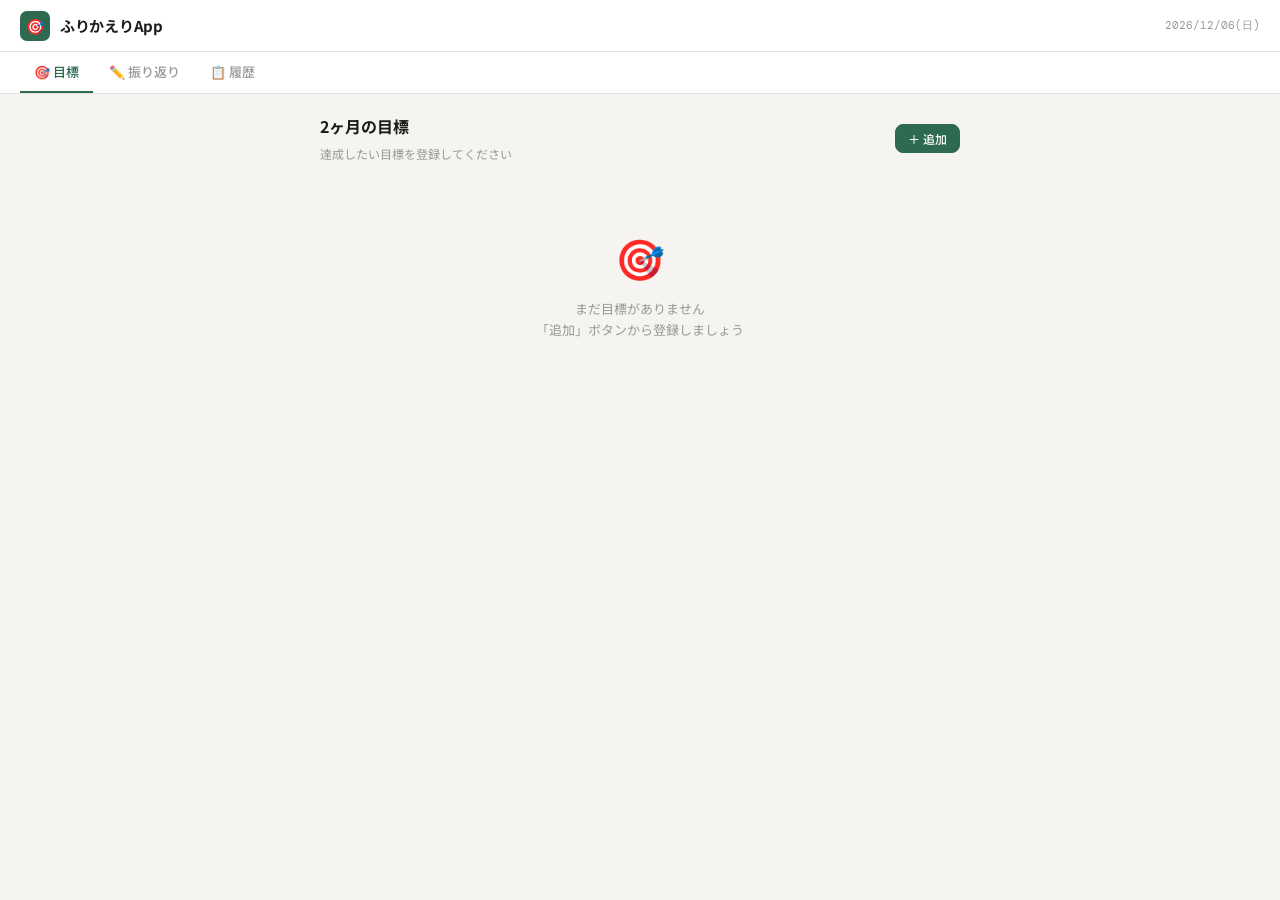
==== commit ceb3ba5f: "add:バックアップ機能追加" ====
--- a/index.html
+++ b/index.html
@@ -1,153 +1,162 @@
 <!DOCTYPE html>
 <html lang="ja">
+
 <head>
-<meta charset="UTF-8">
-<meta name="viewport" content="width=device-width, initial-scale=1.0">
-<title>ふりかえりBot</title>
-<link rel="icon" href="data:image/svg+xml,<svg xmlns='http://www.w3.org/2000/svg' viewBox='0 0 100 100'><text y='.9em' font-size='90'>📝</text></svg>">
+  <meta charset="UTF-8">
+  <meta name="viewport" content="width=device-width, initial-scale=1.0">
+  <title>ふりかえりApp</title>
+  <link rel="icon"
+    href="data:image/svg+xml,<svg xmlns='http://www.w3.org/2000/svg' viewBox='0 0 100 100'><text y='.9em' font-size='90'>📝</text></svg>">
   <link rel="stylesheet" href="style.css">
 </head>
+
 <body>
 
-<div class="topbar">
-  <div class="topbar-left">
-    <div class="logo">🎯</div>
-    <span class="app-title">ふりかえりBot</span>
-  </div>
-  <span id="today-lbl" style="font-size:11px;color:var(--ink3);font-family:'DM Mono',monospace;"></span>
-</div>
-
-<div class="nav-tabs">
-  <button class="nav-tab active" data-page="goals" onclick="showPage(this)">🎯 目標</button>
-  <button class="nav-tab" data-page="furikaeri" onclick="showPage(this)">✏️ 振り返り</button>
-  <button class="nav-tab" data-page="history" onclick="showPage(this)">📋 履歴</button>
-</div>
-
-<!-- ========== 目標 ========== -->
-<div class="page active" id="page-goals">
-  <div style="display:flex;justify-content:space-between;align-items:center;margin-bottom:14px;">
-    <div>
-      <div class="section-title">2ヶ月の目標</div>
-      <div class="section-sub" style="margin-bottom:0;">達成したい目標を登録してください</div>
+  <div class="topbar">
+    <div class="topbar-left">
+      <div class="logo">🎯</div>
+      <span class="app-title">ふりかえりApp</span>
     </div>
-    <button class="btn btn-primary btn-sm" onclick="openGoalModal()">＋ 追加</button>
-  </div>
-  <div id="goals-list"></div>
-  <div class="empty" id="goals-empty" style="display:none;">
-    <div class="empty-icon">🎯</div>
-    <div style="font-size:13px;">まだ目標がありません<br>「追加」ボタンから登録しましょう</div>
-  </div>
-</div>
-
-<!-- ========== 振り返り ========== -->
-<div class="page" id="page-furikaeri" style="padding:0;">
-
-  <div id="qa-start" style="padding:20px;max-width:680px;margin:0 auto;">
-    <div class="section-title">今日の振り返り</div>
-    <div class="section-sub">全ての目標について1問1答で振り返ります</div>
-    <div id="qa-start-goals"></div>
-    <div class="empty" id="qa-empty" style="display:none;">
-      <div class="empty-icon">📋</div>
-      <div style="font-size:13px;">目標が登録されていません<br>「目標」タブから追加してください</div>
-    </div>
-    <button class="btn btn-primary btn-full" id="qa-start-btn" onclick="startQA()" style="margin-top:14px;display:none;">
-      振り返りを始める →
-    </button>
+    <span id="today-lbl" style="font-size:11px;color:var(--ink3);font-family:'DM Mono',monospace;"></span>
   </div>
 
-  <div id="qa-wrap" style="display:none;">
-    <div class="qa-progress-bar-wrap">
-      <div class="qa-progress-meta">
-        <span id="qa-prog-label">振り返り中...</span>
-        <span id="qa-prog-num" style="font-family:'DM Mono',monospace;">0%</span>
+  <div class="nav-tabs">
+    <button class="nav-tab active" data-page="goals" onclick="showPage(this)">🎯 目標</button>
+    <button class="nav-tab" data-page="furikaeri" onclick="showPage(this)">✏️ 振り返り</button>
+    <button class="nav-tab" data-page="history" onclick="showPage(this)">📋 履歴</button>
+  </div>
+
+  <!-- ========== 目標 ========== -->
+  <div class="page active" id="page-goals">
+    <div style="display:flex;justify-content:space-between;align-items:center;margin-bottom:14px;">
+      <div>
+        <div class="section-title">2ヶ月の目標</div>
+        <div class="section-sub" style="margin-bottom:0;">達成したい目標を登録してください</div>
       </div>
-      <div class="qa-bar-bg"><div class="qa-bar-fg" id="qa-bar" style="width:0%"></div></div>
+      <button class="btn btn-primary btn-sm" onclick="openGoalModal()">＋ 追加</button>
     </div>
-    <div class="qa-messages" id="qa-messages"></div>
-    <div class="qa-input-area" id="qa-input-area">
-      <div class="qa-input-row">
-        <textarea class="qa-textarea" id="qa-textarea" rows="1"
-          placeholder="回答を入力... (Shift+Enter で送信 / Enter で改行)"
-          onkeydown="handleKey(event)"
-          oninput="autoResize(this)"></textarea>
-        <button class="qa-send-btn" id="qa-send" onclick="sendAnswer()">↑</button>
-      </div>
-      <div class="qa-hint" id="qa-hint">Shift+Enter で送信　/ Enter で改行</div>
+    <div id="goals-list"></div>
+    <div class="empty" id="goals-empty" style="display:none;">
+      <div class="empty-icon">🎯</div>
+      <div style="font-size:13px;">まだ目標がありません<br>「追加」ボタンから登録しましょう</div>
     </div>
   </div>
-</div>
 
-<!-- ========== 履歴 ========== -->
-<div class="page" id="page-history">
-  <div class="section-title">振り返り履歴</div>
-  <div class="section-sub">過去の記録を確認できます</div>
-  <div style="display:flex;gap:8px;margin-bottom:12px;">
-    <select id="hist-filter" onchange="renderHistory()" style="flex:1;"><option value="">すべての日付</option></select>
-    <button class="btn btn-secondary btn-sm" onclick="exportData()">📤 エクスポート</button>
-    <button class="btn btn-ghost btn-sm" style="color:var(--warn);" onclick="clearHistory()">🗑 削除</button>
-  </div>
-  <div id="history-list"></div>
-  <div class="empty" id="history-empty" style="display:none;">
-    <div class="empty-icon">📋</div>
-    <div style="font-size:13px;">まだ記録がありません</div>
-  </div>
-</div>
+  <!-- ========== 振り返り ========== -->
+  <div class="page" id="page-furikaeri" style="padding:0;">
 
-<!-- ========== 目標モーダル ========== -->
-<div class="overlay" id="goal-modal">
-  <div class="modal">
-    <div class="modal-title" id="modal-title">目標を追加</div>
-    <div class="frow">
-      <label class="lbl">目標タイトル <span style="color:var(--warn)">*</span></label>
-      <input type="text" id="m-title" placeholder="例：体重を5キロ落とす、TOEIC700点取得">
+    <div id="qa-start" style="padding:20px;max-width:680px;margin:0 auto;">
+      <div class="section-title">今日の振り返り</div>
+      <div class="section-sub">全ての目標について1問1答で振り返ります</div>
+      <div id="qa-start-goals"></div>
+      <div class="empty" id="qa-empty" style="display:none;">
+        <div class="empty-icon">📋</div>
+        <div style="font-size:13px;">目標が登録されていません<br>「目標」タブから追加してください</div>
+      </div>
+      <button class="btn btn-primary btn-full" id="qa-start-btn" onclick="startQA()"
+        style="margin-top:14px;display:none;">
+        振り返りを始める →
+      </button>
     </div>
-    <div class="frow">
-      <label class="lbl">目標の詳細・背景（任意）</label>
-      <textarea id="m-desc" rows="2" placeholder="例：健康診断でD判定。食事管理と週3回の運動を継続する"></textarea>
-    </div>
-    <div class="frow">
-      <label class="lbl">カテゴリ</label>
-      <div class="chips">
-        <span class="chip sel" data-cat="health" onclick="selCat(this)">🏃 健康・運動</span>
-        <span class="chip" data-cat="study"  onclick="selCat(this)">📚 学習・スキル</span>
-        <span class="chip" data-cat="career" onclick="selCat(this)">💼 仕事・キャリア</span>
-        <span class="chip" data-cat="other"  onclick="selCat(this)">✨ その他</span>
+
+    <div id="qa-wrap" style="display:none;">
+      <div class="qa-progress-bar-wrap">
+        <div class="qa-progress-meta">
+          <span id="qa-prog-label">振り返り中...</span>
+          <span id="qa-prog-num" style="font-family:'DM Mono',monospace;">0%</span>
+        </div>
+        <div class="qa-bar-bg">
+          <div class="qa-bar-fg" id="qa-bar" style="width:0%"></div>
+        </div>
+      </div>
+      <div class="qa-messages" id="qa-messages"></div>
+      <div class="qa-input-area" id="qa-input-area">
+        <div class="qa-input-row">
+          <textarea class="qa-textarea" id="qa-textarea" rows="1" placeholder="回答を入力... (Shift+Enter で送信 / Enter で改行)"
+            onkeydown="handleKey(event)" oninput="autoResize(this)"></textarea>
+          <button class="qa-send-btn" id="qa-send" onclick="sendAnswer()">↑</button>
+        </div>
+        <div class="qa-hint" id="qa-hint">Shift+Enter で送信　/ Enter で改行</div>
       </div>
     </div>
-    <div class="frow" style="margin-bottom:0;">
-      <label class="lbl">期間</label>
-      <div style="display:grid;grid-template-columns:1fr 1fr;gap:8px;">
-        <div>
-          <div style="font-size:11px;color:var(--ink3);margin-bottom:3px;">開始日</div>
-          <input type="text" id="m-start" placeholder="2025/05/01">
-        </div>
-        <div>
-          <div style="font-size:11px;color:var(--ink3);margin-bottom:3px;">終了日</div>
-          <input type="text" id="m-end" placeholder="2025/06/30">
+  </div>
+
+  <!-- ========== 履歴 ========== -->
+  <div class="page" id="page-history">
+    <div class="section-title">振り返り履歴</div>
+    <div class="section-sub">過去の記録を確認できます</div>
+    <div style="display:flex;gap:8px;margin-bottom:12px;">
+      <select id="hist-filter" onchange="renderHistory()" style="flex:1;">
+        <option value="">すべての日付</option>
+      </select>
+      <button class="btn btn-secondary btn-sm" onclick="exportData()">📤 エクスポート</button>
+      <button class="btn btn-secondary btn-sm" onclick="triggerImport()">📥 インポート</button>
+      <input type="file" id="import-file-input" accept=".json" style="display:none;" onchange="importData(this)">
+      <button class="btn btn-ghost btn-sm" style="color:var(--warn);" onclick="clearHistory()">🗑 削除</button>
+    </div>
+    <div id="history-list"></div>
+    <div class="empty" id="history-empty" style="display:none;">
+      <div class="empty-icon">📋</div>
+      <div style="font-size:13px;">まだ記録がありません</div>
+    </div>
+  </div>
+
+  <!-- ========== 目標モーダル ========== -->
+  <div class="overlay" id="goal-modal">
+    <div class="modal">
+      <div class="modal-title" id="modal-title">目標を追加</div>
+      <div class="frow">
+        <label class="lbl">目標タイトル <span style="color:var(--warn)">*</span></label>
+        <input type="text" id="m-title" placeholder="例：体重を5キロ落とす、TOEIC700点取得">
+      </div>
+      <div class="frow">
+        <label class="lbl">目標の詳細・背景（任意）</label>
+        <textarea id="m-desc" rows="2" placeholder="例：健康診断でD判定。食事管理と週3回の運動を継続する"></textarea>
+      </div>
+      <div class="frow">
+        <label class="lbl">カテゴリ</label>
+        <div class="chips">
+          <span class="chip sel" data-cat="health" onclick="selCat(this)">🏃 健康・運動</span>
+          <span class="chip" data-cat="study" onclick="selCat(this)">📚 学習・スキル</span>
+          <span class="chip" data-cat="career" onclick="selCat(this)">💼 仕事・キャリア</span>
+          <span class="chip" data-cat="other" onclick="selCat(this)">✨ その他</span>
         </div>
       </div>
-    </div>
-    <div class="modal-footer">
-      <button class="btn btn-ghost" onclick="closeGoalModal()">キャンセル</button>
-      <button class="btn btn-primary" onclick="saveGoal()">保存</button>
+      <div class="frow" style="margin-bottom:0;">
+        <label class="lbl">期間</label>
+        <div style="display:grid;grid-template-columns:1fr 1fr;gap:8px;">
+          <div>
+            <div style="font-size:11px;color:var(--ink3);margin-bottom:3px;">開始日</div>
+            <input type="text" id="m-start" placeholder="2025/05/01">
+          </div>
+          <div>
+            <div style="font-size:11px;color:var(--ink3);margin-bottom:3px;">終了日</div>
+            <input type="text" id="m-end" placeholder="2025/06/30">
+          </div>
+        </div>
+      </div>
+      <div class="modal-footer">
+        <button class="btn btn-ghost" onclick="closeGoalModal()">キャンセル</button>
+        <button class="btn btn-primary" onclick="saveGoal()">保存</button>
+      </div>
     </div>
   </div>
-</div>
 
-<!-- ========== 回答編集モーダル ========== -->
-<div class="overlay" id="edit-answer-modal">
-  <div class="modal">
-    <div class="modal-title" id="edit-modal-title">回答を修正</div>
-    <div id="edit-modal-body"></div>
-    <div class="modal-footer">
-      <button class="btn btn-ghost" onclick="closeEditModal()">キャンセル</button>
-      <button class="btn btn-primary" onclick="applyEdit()">修正を反映する</button>
+  <!-- ========== 回答編集モーダル ========== -->
+  <div class="overlay" id="edit-answer-modal">
+    <div class="modal">
+      <div class="modal-title" id="edit-modal-title">回答を修正</div>
+      <div id="edit-modal-body"></div>
+      <div class="modal-footer">
+        <button class="btn btn-ghost" onclick="closeEditModal()">キャンセル</button>
+        <button class="btn btn-primary" onclick="applyEdit()">修正を反映する</button>
+      </div>
     </div>
   </div>
-</div>
 
-<div class="toast" id="toast"></div>
+  <div class="toast" id="toast"></div>
 
   <script src="app.js"></script>
 </body>
-</html>
+
+</html>
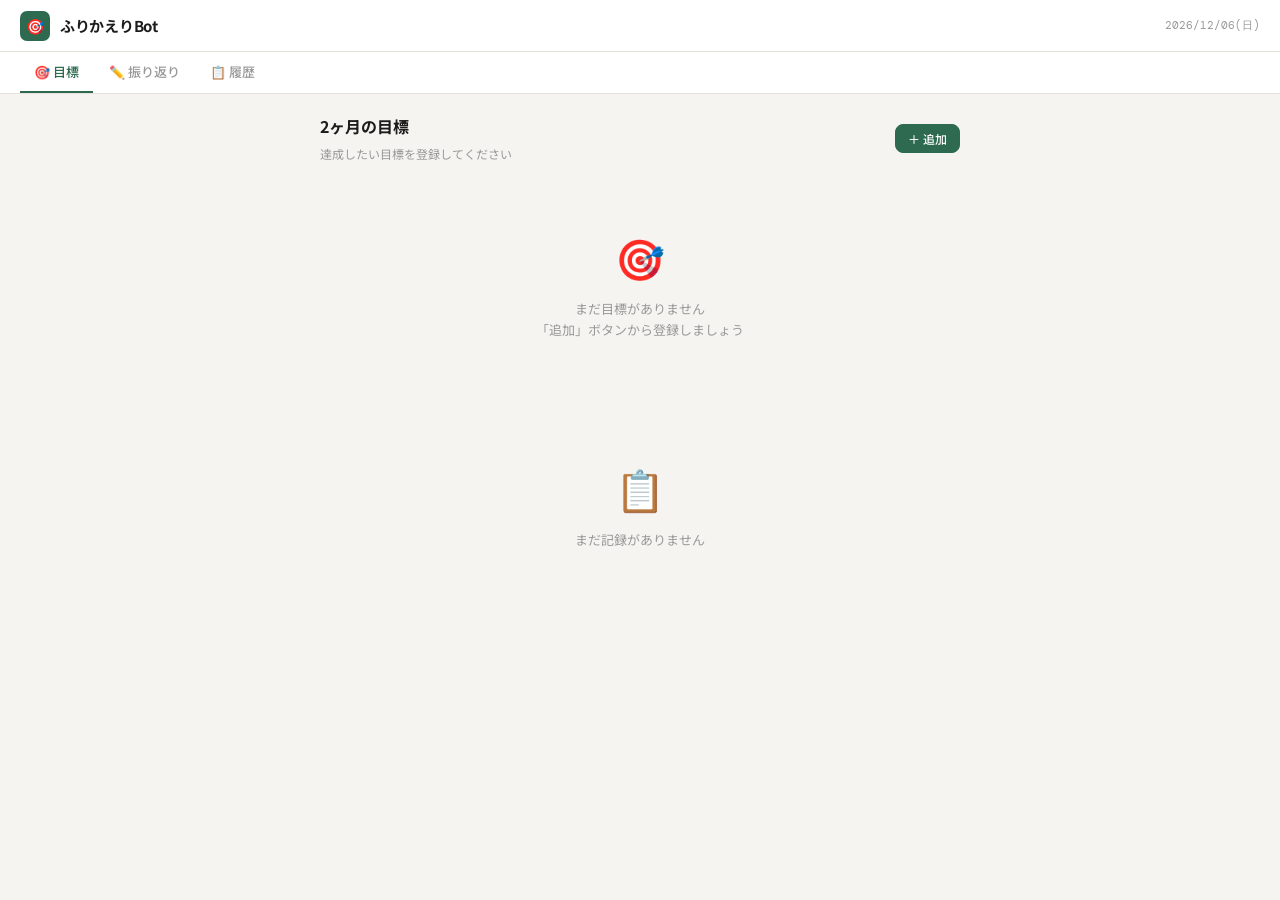
==== commit 51cbf16b: "fix:選択削除機能の追加" ====
--- a/index.html
+++ b/index.html
@@ -1,162 +1,167 @@
 <!DOCTYPE html>
 <html lang="ja">
-
 <head>
-  <meta charset="UTF-8">
-  <meta name="viewport" content="width=device-width, initial-scale=1.0">
-  <title>ふりかえりApp</title>
-  <link rel="icon"
-    href="data:image/svg+xml,<svg xmlns='http://www.w3.org/2000/svg' viewBox='0 0 100 100'><text y='.9em' font-size='90'>📝</text></svg>">
+<meta charset="UTF-8">
+<meta name="viewport" content="width=device-width, initial-scale=1.0">
+<title>ふりかえりBot</title>
+<link rel="icon" href="data:image/svg+xml,<svg xmlns='http://www.w3.org/2000/svg' viewBox='0 0 100 100'><text y='.9em' font-size='90'>📝</text></svg>">
   <link rel="stylesheet" href="style.css">
 </head>
-
 <body>
 
-  <div class="topbar">
-    <div class="topbar-left">
-      <div class="logo">🎯</div>
-      <span class="app-title">ふりかえりApp</span>
+<div class="topbar">
+  <div class="topbar-left">
+    <div class="logo">🎯</div>
+    <span class="app-title">ふりかえりBot</span>
+  </div>
+  <span id="today-lbl" style="font-size:11px;color:var(--ink3);font-family:'DM Mono',monospace;"></span>
+</div>
+
+<div class="nav-tabs">
+  <button class="nav-tab active" data-page="goals" onclick="showPage(this)">🎯 目標</button>
+  <button class="nav-tab" data-page="furikaeri" onclick="showPage(this)">✏️ 振り返り</button>
+  <button class="nav-tab" data-page="history" onclick="showPage(this)">📋 履歴</button>
+</div>
+
+<!-- ========== 目標 ========== -->
+<div class="page active" id="page-goals">
+  <div style="display:flex;justify-content:space-between;align-items:center;margin-bottom:14px;">
+    <div>
+      <div class="section-title">2ヶ月の目標</div>
+      <div class="section-sub" style="margin-bottom:0;">達成したい目標を登録してください</div>
     </div>
-    <span id="today-lbl" style="font-size:11px;color:var(--ink3);font-family:'DM Mono',monospace;"></span>
+    <button class="btn btn-primary btn-sm" onclick="openGoalModal()">＋ 追加</button>
+  </div>
+  <div id="goals-list"></div>
+  <div class="empty" id="goals-empty" style="display:none;">
+    <div class="empty-icon">🎯</div>
+    <div style="font-size:13px;">まだ目標がありません<br>「追加」ボタンから登録しましょう</div>
+  </div>
+</div>
+
+<!-- ========== 振り返り ========== -->
+<div class="page" id="page-furikaeri" style="padding:0;">
+
+  <div id="qa-start" style="padding:20px;max-width:680px;margin:0 auto;">
+    <div class="section-title">今日の振り返り</div>
+    <div class="section-sub">全ての目標について1問1答で振り返ります</div>
+    <div id="qa-start-goals"></div>
+    <div class="empty" id="qa-empty" style="display:none;">
+      <div class="empty-icon">📋</div>
+      <div style="font-size:13px;">目標が登録されていません<br>「目標」タブから追加してください</div>
+    </div>
+    <button class="btn btn-primary btn-full" id="qa-start-btn" onclick="startQA()" style="margin-top:14px;display:none;">
+      振り返りを始める →
+    </button>
   </div>
 
-  <div class="nav-tabs">
-    <button class="nav-tab active" data-page="goals" onclick="showPage(this)">🎯 目標</button>
-    <button class="nav-tab" data-page="furikaeri" onclick="showPage(this)">✏️ 振り返り</button>
-    <button class="nav-tab" data-page="history" onclick="showPage(this)">📋 履歴</button>
+  <div id="qa-wrap" style="display:none;">
+    <div class="qa-progress-bar-wrap">
+      <div class="qa-progress-meta">
+        <span id="qa-prog-label">振り返り中...</span>
+        <span id="qa-prog-num" style="font-family:'DM Mono',monospace;">0%</span>
+      </div>
+      <div class="qa-bar-bg"><div class="qa-bar-fg" id="qa-bar" style="width:0%"></div></div>
+    </div>
+    <div class="qa-messages" id="qa-messages"></div>
+    <div class="qa-input-area" id="qa-input-area">
+      <div class="qa-input-row">
+        <textarea class="qa-textarea" id="qa-textarea" rows="1"
+          placeholder="回答を入力... (Shift+Enter で送信 / Enter で改行)"
+          onkeydown="handleKey(event)"
+          oninput="autoResize(this)"></textarea>
+        <button class="qa-send-btn" id="qa-send" onclick="sendAnswer()">↑</button>
+      </div>
+      <div class="qa-hint" id="qa-hint">Shift+Enter で送信　/ Enter で改行</div>
+    </div>
   </div>
+</div>
 
-  <!-- ========== 目標 ========== -->
-  <div class="page active" id="page-goals">
-    <div style="display:flex;justify-content:space-between;align-items:center;margin-bottom:14px;">
-      <div>
-        <div class="section-title">2ヶ月の目標</div>
-        <div class="section-sub" style="margin-bottom:0;">達成したい目標を登録してください</div>
-      </div>
-      <button class="btn btn-primary btn-sm" onclick="openGoalModal()">＋ 追加</button>
+<!-- ========== 履歴 ========== -->
+<div class="page" id="page-history">
+  <div class="section-title">振り返り履歴</div>
+  <div class="section-sub">過去の記録を確認できます</div>
+  <div style="display:flex;gap:8px;margin-bottom:12px;">
+    <select id="hist-filter" onchange="renderHistory()" style="flex:1;"><option value="">すべての日付</option></select>
+    <button class="btn btn-secondary btn-sm" onclick="exportData()">📤 エクスポート</button>
+    <button class="btn btn-secondary btn-sm" onclick="triggerImport()">📥 インポート</button>
+    <input type="file" id="import-file-input" accept=".json" style="display:none;" onchange="importData(this)">
+  </div>
+  <!-- 選択操作バー -->
+  <div id="hist-select-bar" style="display:flex;align-items:center;justify-content:space-between;margin-bottom:10px;padding:8px 12px;background:var(--surface);border:1px solid var(--border);border-radius:var(--r-sm);">
+    <div style="display:flex;align-items:center;gap:8px;">
+      <input type="checkbox" id="hist-check-all" onchange="toggleSelectAll(this)" style="width:16px;height:16px;cursor:pointer;">
+      <label for="hist-check-all" style="font-size:12px;color:var(--ink2);cursor:pointer;">すべて選択</label>
     </div>
-    <div id="goals-list"></div>
-    <div class="empty" id="goals-empty" style="display:none;">
-      <div class="empty-icon">🎯</div>
-      <div style="font-size:13px;">まだ目標がありません<br>「追加」ボタンから登録しましょう</div>
+    <div style="display:flex;align-items:center;gap:8px;">
+      <span id="hist-select-count" style="font-size:12px;color:var(--ink3);">0件選択中</span>
+      <button class="btn btn-danger btn-sm" id="hist-delete-btn" onclick="deleteSelected()" disabled style="opacity:.4;">🗑 削除</button>
     </div>
   </div>
 
-  <!-- ========== 振り返り ========== -->
-  <div class="page" id="page-furikaeri" style="padding:0;">
+  </div>
+  <div id="history-list"></div>
+  <div class="empty" id="history-empty" style="display:none;">
+    <div class="empty-icon">📋</div>
+    <div style="font-size:13px;">まだ記録がありません</div>
+  </div>
+</div>
 
-    <div id="qa-start" style="padding:20px;max-width:680px;margin:0 auto;">
-      <div class="section-title">今日の振り返り</div>
-      <div class="section-sub">全ての目標について1問1答で振り返ります</div>
-      <div id="qa-start-goals"></div>
-      <div class="empty" id="qa-empty" style="display:none;">
-        <div class="empty-icon">📋</div>
-        <div style="font-size:13px;">目標が登録されていません<br>「目標」タブから追加してください</div>
+<!-- ========== 目標モーダル ========== -->
+<div class="overlay" id="goal-modal">
+  <div class="modal">
+    <div class="modal-title" id="modal-title">目標を追加</div>
+    <div class="frow">
+      <label class="lbl">目標タイトル <span style="color:var(--warn)">*</span></label>
+      <input type="text" id="m-title" placeholder="例：体重を5キロ落とす、TOEIC700点取得">
+    </div>
+    <div class="frow">
+      <label class="lbl">目標の詳細・背景（任意）</label>
+      <textarea id="m-desc" rows="2" placeholder="例：健康診断でD判定。食事管理と週3回の運動を継続する"></textarea>
+    </div>
+    <div class="frow">
+      <label class="lbl">カテゴリ</label>
+      <div class="chips">
+        <span class="chip sel" data-cat="health" onclick="selCat(this)">🏃 健康・運動</span>
+        <span class="chip" data-cat="study"  onclick="selCat(this)">📚 学習・スキル</span>
+        <span class="chip" data-cat="career" onclick="selCat(this)">💼 仕事・キャリア</span>
+        <span class="chip" data-cat="other"  onclick="selCat(this)">✨ その他</span>
       </div>
-      <button class="btn btn-primary btn-full" id="qa-start-btn" onclick="startQA()"
-        style="margin-top:14px;display:none;">
-        振り返りを始める →
-      </button>
     </div>
-
-    <div id="qa-wrap" style="display:none;">
-      <div class="qa-progress-bar-wrap">
-        <div class="qa-progress-meta">
-          <span id="qa-prog-label">振り返り中...</span>
-          <span id="qa-prog-num" style="font-family:'DM Mono',monospace;">0%</span>
+    <div class="frow" style="margin-bottom:0;">
+      <label class="lbl">期間</label>
+      <div style="display:grid;grid-template-columns:1fr 1fr;gap:8px;">
+        <div>
+          <div style="font-size:11px;color:var(--ink3);margin-bottom:3px;">開始日</div>
+          <input type="text" id="m-start" placeholder="2025/05/01">
         </div>
-        <div class="qa-bar-bg">
-          <div class="qa-bar-fg" id="qa-bar" style="width:0%"></div>
+        <div>
+          <div style="font-size:11px;color:var(--ink3);margin-bottom:3px;">終了日</div>
+          <input type="text" id="m-end" placeholder="2025/06/30">
         </div>
       </div>
-      <div class="qa-messages" id="qa-messages"></div>
-      <div class="qa-input-area" id="qa-input-area">
-        <div class="qa-input-row">
-          <textarea class="qa-textarea" id="qa-textarea" rows="1" placeholder="回答を入力... (Shift+Enter で送信 / Enter で改行)"
-            onkeydown="handleKey(event)" oninput="autoResize(this)"></textarea>
-          <button class="qa-send-btn" id="qa-send" onclick="sendAnswer()">↑</button>
-        </div>
-        <div class="qa-hint" id="qa-hint">Shift+Enter で送信　/ Enter で改行</div>
-      </div>
+    </div>
+    <div class="modal-footer">
+      <button class="btn btn-ghost" onclick="closeGoalModal()">キャンセル</button>
+      <button class="btn btn-primary" onclick="saveGoal()">保存</button>
     </div>
   </div>
+</div>
 
-  <!-- ========== 履歴 ========== -->
-  <div class="page" id="page-history">
-    <div class="section-title">振り返り履歴</div>
-    <div class="section-sub">過去の記録を確認できます</div>
-    <div style="display:flex;gap:8px;margin-bottom:12px;">
-      <select id="hist-filter" onchange="renderHistory()" style="flex:1;">
-        <option value="">すべての日付</option>
-      </select>
-      <button class="btn btn-secondary btn-sm" onclick="exportData()">📤 エクスポート</button>
-      <button class="btn btn-secondary btn-sm" onclick="triggerImport()">📥 インポート</button>
-      <input type="file" id="import-file-input" accept=".json" style="display:none;" onchange="importData(this)">
-      <button class="btn btn-ghost btn-sm" style="color:var(--warn);" onclick="clearHistory()">🗑 削除</button>
-    </div>
-    <div id="history-list"></div>
-    <div class="empty" id="history-empty" style="display:none;">
-      <div class="empty-icon">📋</div>
-      <div style="font-size:13px;">まだ記録がありません</div>
+<!-- ========== 回答編集モーダル ========== -->
+<div class="overlay" id="edit-answer-modal">
+  <div class="modal">
+    <div class="modal-title" id="edit-modal-title">回答を修正</div>
+    <div id="edit-modal-body"></div>
+    <div class="modal-footer">
+      <button class="btn btn-ghost" onclick="closeEditModal()">キャンセル</button>
+      <button class="btn btn-primary" onclick="applyEdit()">修正を反映する</button>
     </div>
   </div>
+</div>
 
-  <!-- ========== 目標モーダル ========== -->
-  <div class="overlay" id="goal-modal">
-    <div class="modal">
-      <div class="modal-title" id="modal-title">目標を追加</div>
-      <div class="frow">
-        <label class="lbl">目標タイトル <span style="color:var(--warn)">*</span></label>
-        <input type="text" id="m-title" placeholder="例：体重を5キロ落とす、TOEIC700点取得">
-      </div>
-      <div class="frow">
-        <label class="lbl">目標の詳細・背景（任意）</label>
-        <textarea id="m-desc" rows="2" placeholder="例：健康診断でD判定。食事管理と週3回の運動を継続する"></textarea>
-      </div>
-      <div class="frow">
-        <label class="lbl">カテゴリ</label>
-        <div class="chips">
-          <span class="chip sel" data-cat="health" onclick="selCat(this)">🏃 健康・運動</span>
-          <span class="chip" data-cat="study" onclick="selCat(this)">📚 学習・スキル</span>
-          <span class="chip" data-cat="career" onclick="selCat(this)">💼 仕事・キャリア</span>
-          <span class="chip" data-cat="other" onclick="selCat(this)">✨ その他</span>
-        </div>
-      </div>
-      <div class="frow" style="margin-bottom:0;">
-        <label class="lbl">期間</label>
-        <div style="display:grid;grid-template-columns:1fr 1fr;gap:8px;">
-          <div>
-            <div style="font-size:11px;color:var(--ink3);margin-bottom:3px;">開始日</div>
-            <input type="text" id="m-start" placeholder="2025/05/01">
-          </div>
-          <div>
-            <div style="font-size:11px;color:var(--ink3);margin-bottom:3px;">終了日</div>
-            <input type="text" id="m-end" placeholder="2025/06/30">
-          </div>
-        </div>
-      </div>
-      <div class="modal-footer">
-        <button class="btn btn-ghost" onclick="closeGoalModal()">キャンセル</button>
-        <button class="btn btn-primary" onclick="saveGoal()">保存</button>
-      </div>
-    </div>
-  </div>
-
-  <!-- ========== 回答編集モーダル ========== -->
-  <div class="overlay" id="edit-answer-modal">
-    <div class="modal">
-      <div class="modal-title" id="edit-modal-title">回答を修正</div>
-      <div id="edit-modal-body"></div>
-      <div class="modal-footer">
-        <button class="btn btn-ghost" onclick="closeEditModal()">キャンセル</button>
-        <button class="btn btn-primary" onclick="applyEdit()">修正を反映する</button>
-      </div>
-    </div>
-  </div>
-
-  <div class="toast" id="toast"></div>
+<div class="toast" id="toast"></div>
 
   <script src="app.js"></script>
 </body>
-
-</html>+</html>
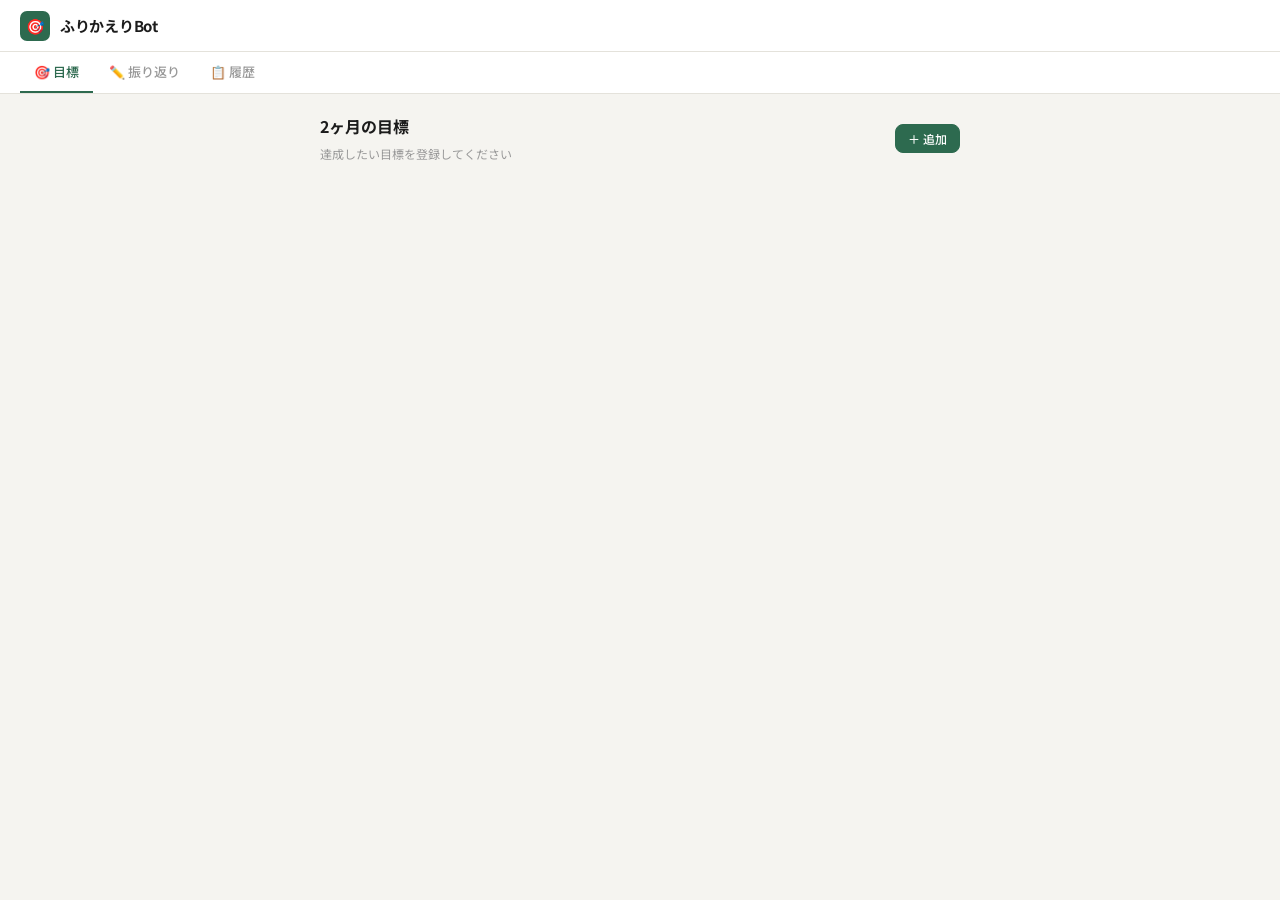
==== commit e1d3f023: "fix:4タブのHTMLを別ファイル化、動的読込、バグ修正、JS分割" ====
--- a/index.html
+++ b/index.html
@@ -5,7 +5,7 @@
 <meta name="viewport" content="width=device-width, initial-scale=1.0">
 <title>ふりかえりBot</title>
 <link rel="icon" href="data:image/svg+xml,<svg xmlns='http://www.w3.org/2000/svg' viewBox='0 0 100 100'><text y='.9em' font-size='90'>📝</text></svg>">
-  <link rel="stylesheet" href="style.css">
+<link rel="stylesheet" href="style.css">
 </head>
 <body>
 
@@ -81,14 +81,13 @@
 <div class="page" id="page-history">
   <div class="section-title">振り返り履歴</div>
   <div class="section-sub">過去の記録を確認できます</div>
-  <div style="display:flex;gap:8px;margin-bottom:12px;">
-    <select id="hist-filter" onchange="renderHistory()" style="flex:1;"><option value="">すべての日付</option></select>
+  <div style="display:flex;gap:8px;margin-bottom:12px;flex-wrap:wrap;">
+    <select id="hist-filter" onchange="renderHistory()" style="flex:1;min-width:140px;"><option value="">すべての日付</option></select>
     <button class="btn btn-secondary btn-sm" onclick="exportData()">📤 エクスポート</button>
     <button class="btn btn-secondary btn-sm" onclick="triggerImport()">📥 インポート</button>
     <input type="file" id="import-file-input" accept=".json" style="display:none;" onchange="importData(this)">
   </div>
-  <!-- 選択操作バー -->
-  <div id="hist-select-bar" style="display:flex;align-items:center;justify-content:space-between;margin-bottom:10px;padding:8px 12px;background:var(--surface);border:1px solid var(--border);border-radius:var(--r-sm);">
+  <div id="hist-select-bar" style="display:none;align-items:center;justify-content:space-between;margin-bottom:10px;padding:8px 12px;background:var(--surface);border:1px solid var(--border);border-radius:var(--r-sm);">
     <div style="display:flex;align-items:center;gap:8px;">
       <input type="checkbox" id="hist-check-all" onchange="toggleSelectAll(this)" style="width:16px;height:16px;cursor:pointer;">
       <label for="hist-check-all" style="font-size:12px;color:var(--ink2);cursor:pointer;">すべて選択</label>
@@ -97,8 +96,6 @@
       <span id="hist-select-count" style="font-size:12px;color:var(--ink3);">0件選択中</span>
       <button class="btn btn-danger btn-sm" id="hist-delete-btn" onclick="deleteSelected()" disabled style="opacity:.4;">🗑 削除</button>
     </div>
-  </div>
-
   </div>
   <div id="history-list"></div>
   <div class="empty" id="history-empty" style="display:none;">
@@ -162,6 +159,21 @@
 
 <div class="toast" id="toast"></div>
 
-  <script src="app.js"></script>
+<!-- ===== JavaScript：読み込み順序が重要 ===== -->
+<!-- 1. core.js: CONFIG, データ管理, 共通ユーティリティ -->
+<script src="js/core.js"></script>
+<!-- 2. ui-common.js: ページ切替, バブル, モーダル, トースト -->
+<script src="js/ui-common.js"></script>
+<!-- 3. 各タブ -->
+<script src="js/tab-goals.js"></script>
+<script src="js/tab-furikaeri.js"></script>
+<script src="js/tab-history.js"></script>
+<!-- 4. 起動 -->
+<script>
+  fetch('./settings.json')
+    .then(r => r.json())
+    .then(json => { Object.assign(CONFIG, json); init(); })
+    .catch(() => { console.warn('settings.json読込失敗'); init(); });
+</script>
 </body>
 </html>
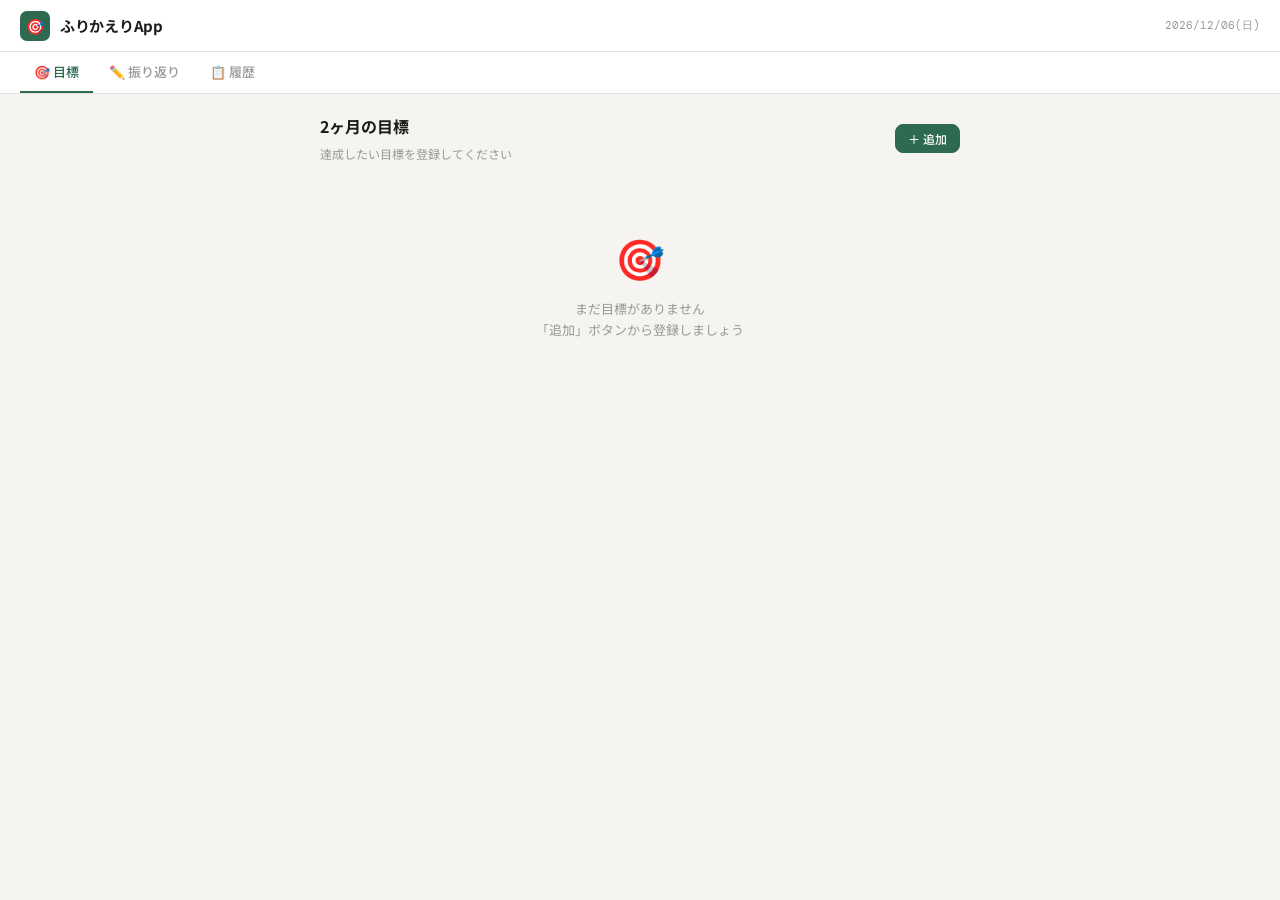
==== commit 4bb07f76: "fix:タイトル修正" ====
--- a/index.html
+++ b/index.html
@@ -1,179 +1,189 @@
 <!DOCTYPE html>
 <html lang="ja">
+
 <head>
-<meta charset="UTF-8">
-<meta name="viewport" content="width=device-width, initial-scale=1.0">
-<title>ふりかえりBot</title>
-<link rel="icon" href="data:image/svg+xml,<svg xmlns='http://www.w3.org/2000/svg' viewBox='0 0 100 100'><text y='.9em' font-size='90'>📝</text></svg>">
-<link rel="stylesheet" href="style.css">
+  <meta charset="UTF-8">
+  <meta name="viewport" content="width=device-width, initial-scale=1.0">
+  <title>ふりかえりApp</title>
+  <link rel="icon"
+    href="data:image/svg+xml,<svg xmlns='http://www.w3.org/2000/svg' viewBox='0 0 100 100'><text y='.9em' font-size='90'>📝</text></svg>">
+  <link rel="stylesheet" href="style.css">
 </head>
+
 <body>
 
-<div class="topbar">
-  <div class="topbar-left">
-    <div class="logo">🎯</div>
-    <span class="app-title">ふりかえりBot</span>
-  </div>
-  <span id="today-lbl" style="font-size:11px;color:var(--ink3);font-family:'DM Mono',monospace;"></span>
-</div>
-
-<div class="nav-tabs">
-  <button class="nav-tab active" data-page="goals" onclick="showPage(this)">🎯 目標</button>
-  <button class="nav-tab" data-page="furikaeri" onclick="showPage(this)">✏️ 振り返り</button>
-  <button class="nav-tab" data-page="history" onclick="showPage(this)">📋 履歴</button>
-</div>
-
-<!-- ========== 目標 ========== -->
-<div class="page active" id="page-goals">
-  <div style="display:flex;justify-content:space-between;align-items:center;margin-bottom:14px;">
-    <div>
-      <div class="section-title">2ヶ月の目標</div>
-      <div class="section-sub" style="margin-bottom:0;">達成したい目標を登録してください</div>
+  <div class="topbar">
+    <div class="topbar-left">
+      <div class="logo">🎯</div>
+      <span class="app-title">ふりかえりApp</span>
     </div>
-    <button class="btn btn-primary btn-sm" onclick="openGoalModal()">＋ 追加</button>
-  </div>
-  <div id="goals-list"></div>
-  <div class="empty" id="goals-empty" style="display:none;">
-    <div class="empty-icon">🎯</div>
-    <div style="font-size:13px;">まだ目標がありません<br>「追加」ボタンから登録しましょう</div>
-  </div>
-</div>
-
-<!-- ========== 振り返り ========== -->
-<div class="page" id="page-furikaeri" style="padding:0;">
-
-  <div id="qa-start" style="padding:20px;max-width:680px;margin:0 auto;">
-    <div class="section-title">今日の振り返り</div>
-    <div class="section-sub">全ての目標について1問1答で振り返ります</div>
-    <div id="qa-start-goals"></div>
-    <div class="empty" id="qa-empty" style="display:none;">
-      <div class="empty-icon">📋</div>
-      <div style="font-size:13px;">目標が登録されていません<br>「目標」タブから追加してください</div>
-    </div>
-    <button class="btn btn-primary btn-full" id="qa-start-btn" onclick="startQA()" style="margin-top:14px;display:none;">
-      振り返りを始める →
-    </button>
+    <span id="today-lbl" style="font-size:11px;color:var(--ink3);font-family:'DM Mono',monospace;"></span>
   </div>
 
-  <div id="qa-wrap" style="display:none;">
-    <div class="qa-progress-bar-wrap">
-      <div class="qa-progress-meta">
-        <span id="qa-prog-label">振り返り中...</span>
-        <span id="qa-prog-num" style="font-family:'DM Mono',monospace;">0%</span>
+  <div class="nav-tabs">
+    <button class="nav-tab active" data-page="goals" onclick="showPage(this)">🎯 目標</button>
+    <button class="nav-tab" data-page="furikaeri" onclick="showPage(this)">✏️ 振り返り</button>
+    <button class="nav-tab" data-page="history" onclick="showPage(this)">📋 履歴</button>
+  </div>
+
+  <!-- ========== 目標 ========== -->
+  <div class="page active" id="page-goals">
+    <div style="display:flex;justify-content:space-between;align-items:center;margin-bottom:14px;">
+      <div>
+        <div class="section-title">2ヶ月の目標</div>
+        <div class="section-sub" style="margin-bottom:0;">達成したい目標を登録してください</div>
       </div>
-      <div class="qa-bar-bg"><div class="qa-bar-fg" id="qa-bar" style="width:0%"></div></div>
+      <button class="btn btn-primary btn-sm" onclick="openGoalModal()">＋ 追加</button>
     </div>
-    <div class="qa-messages" id="qa-messages"></div>
-    <div class="qa-input-area" id="qa-input-area">
-      <div class="qa-input-row">
-        <textarea class="qa-textarea" id="qa-textarea" rows="1"
-          placeholder="回答を入力... (Shift+Enter で送信 / Enter で改行)"
-          onkeydown="handleKey(event)"
-          oninput="autoResize(this)"></textarea>
-        <button class="qa-send-btn" id="qa-send" onclick="sendAnswer()">↑</button>
-      </div>
-      <div class="qa-hint" id="qa-hint">Shift+Enter で送信　/ Enter で改行</div>
+    <div id="goals-list"></div>
+    <div class="empty" id="goals-empty" style="display:none;">
+      <div class="empty-icon">🎯</div>
+      <div style="font-size:13px;">まだ目標がありません<br>「追加」ボタンから登録しましょう</div>
     </div>
   </div>
-</div>
 
-<!-- ========== 履歴 ========== -->
-<div class="page" id="page-history">
-  <div class="section-title">振り返り履歴</div>
-  <div class="section-sub">過去の記録を確認できます</div>
-  <div style="display:flex;gap:8px;margin-bottom:12px;flex-wrap:wrap;">
-    <select id="hist-filter" onchange="renderHistory()" style="flex:1;min-width:140px;"><option value="">すべての日付</option></select>
-    <button class="btn btn-secondary btn-sm" onclick="exportData()">📤 エクスポート</button>
-    <button class="btn btn-secondary btn-sm" onclick="triggerImport()">📥 インポート</button>
-    <input type="file" id="import-file-input" accept=".json" style="display:none;" onchange="importData(this)">
-  </div>
-  <div id="hist-select-bar" style="display:none;align-items:center;justify-content:space-between;margin-bottom:10px;padding:8px 12px;background:var(--surface);border:1px solid var(--border);border-radius:var(--r-sm);">
-    <div style="display:flex;align-items:center;gap:8px;">
-      <input type="checkbox" id="hist-check-all" onchange="toggleSelectAll(this)" style="width:16px;height:16px;cursor:pointer;">
-      <label for="hist-check-all" style="font-size:12px;color:var(--ink2);cursor:pointer;">すべて選択</label>
+  <!-- ========== 振り返り ========== -->
+  <div class="page" id="page-furikaeri" style="padding:0;">
+
+    <div id="qa-start" style="padding:20px;max-width:680px;margin:0 auto;">
+      <div class="section-title">今日の振り返り</div>
+      <div class="section-sub">全ての目標について1問1答で振り返ります</div>
+      <div id="qa-start-goals"></div>
+      <div class="empty" id="qa-empty" style="display:none;">
+        <div class="empty-icon">📋</div>
+        <div style="font-size:13px;">目標が登録されていません<br>「目標」タブから追加してください</div>
+      </div>
+      <button class="btn btn-primary btn-full" id="qa-start-btn" onclick="startQA()"
+        style="margin-top:14px;display:none;">
+        振り返りを始める →
+      </button>
     </div>
-    <div style="display:flex;align-items:center;gap:8px;">
-      <span id="hist-select-count" style="font-size:12px;color:var(--ink3);">0件選択中</span>
-      <button class="btn btn-danger btn-sm" id="hist-delete-btn" onclick="deleteSelected()" disabled style="opacity:.4;">🗑 削除</button>
+
+    <div id="qa-wrap" style="display:none;">
+      <div class="qa-progress-bar-wrap">
+        <div class="qa-progress-meta">
+          <span id="qa-prog-label">振り返り中...</span>
+          <span id="qa-prog-num" style="font-family:'DM Mono',monospace;">0%</span>
+        </div>
+        <div class="qa-bar-bg">
+          <div class="qa-bar-fg" id="qa-bar" style="width:0%"></div>
+        </div>
+      </div>
+      <div class="qa-messages" id="qa-messages"></div>
+      <div class="qa-input-area" id="qa-input-area">
+        <div class="qa-input-row">
+          <textarea class="qa-textarea" id="qa-textarea" rows="1" placeholder="回答を入力... (Shift+Enter で送信 / Enter で改行)"
+            onkeydown="handleKey(event)" oninput="autoResize(this)"></textarea>
+          <button class="qa-send-btn" id="qa-send" onclick="sendAnswer()">↑</button>
+        </div>
+        <div class="qa-hint" id="qa-hint">Shift+Enter で送信　/ Enter で改行</div>
+      </div>
     </div>
   </div>
-  <div id="history-list"></div>
-  <div class="empty" id="history-empty" style="display:none;">
-    <div class="empty-icon">📋</div>
-    <div style="font-size:13px;">まだ記録がありません</div>
-  </div>
-</div>
 
-<!-- ========== 目標モーダル ========== -->
-<div class="overlay" id="goal-modal">
-  <div class="modal">
-    <div class="modal-title" id="modal-title">目標を追加</div>
-    <div class="frow">
-      <label class="lbl">目標タイトル <span style="color:var(--warn)">*</span></label>
-      <input type="text" id="m-title" placeholder="例：体重を5キロ落とす、TOEIC700点取得">
+  <!-- ========== 履歴 ========== -->
+  <div class="page" id="page-history">
+    <div class="section-title">振り返り履歴</div>
+    <div class="section-sub">過去の記録を確認できます</div>
+    <div style="display:flex;gap:8px;margin-bottom:12px;flex-wrap:wrap;">
+      <select id="hist-filter" onchange="renderHistory()" style="flex:1;min-width:140px;">
+        <option value="">すべての日付</option>
+      </select>
+      <button class="btn btn-secondary btn-sm" onclick="exportData()">📤 エクスポート</button>
+      <button class="btn btn-secondary btn-sm" onclick="triggerImport()">📥 インポート</button>
+      <input type="file" id="import-file-input" accept=".json" style="display:none;" onchange="importData(this)">
     </div>
-    <div class="frow">
-      <label class="lbl">目標の詳細・背景（任意）</label>
-      <textarea id="m-desc" rows="2" placeholder="例：健康診断でD判定。食事管理と週3回の運動を継続する"></textarea>
-    </div>
-    <div class="frow">
-      <label class="lbl">カテゴリ</label>
-      <div class="chips">
-        <span class="chip sel" data-cat="health" onclick="selCat(this)">🏃 健康・運動</span>
-        <span class="chip" data-cat="study"  onclick="selCat(this)">📚 学習・スキル</span>
-        <span class="chip" data-cat="career" onclick="selCat(this)">💼 仕事・キャリア</span>
-        <span class="chip" data-cat="other"  onclick="selCat(this)">✨ その他</span>
+    <div id="hist-select-bar"
+      style="display:none;align-items:center;justify-content:space-between;margin-bottom:10px;padding:8px 12px;background:var(--surface);border:1px solid var(--border);border-radius:var(--r-sm);">
+      <div style="display:flex;align-items:center;gap:8px;">
+        <input type="checkbox" id="hist-check-all" onchange="toggleSelectAll(this)"
+          style="width:16px;height:16px;cursor:pointer;">
+        <label for="hist-check-all" style="font-size:12px;color:var(--ink2);cursor:pointer;">すべて選択</label>
+      </div>
+      <div style="display:flex;align-items:center;gap:8px;">
+        <span id="hist-select-count" style="font-size:12px;color:var(--ink3);">0件選択中</span>
+        <button class="btn btn-danger btn-sm" id="hist-delete-btn" onclick="deleteSelected()" disabled
+          style="opacity:.4;">🗑 削除</button>
       </div>
     </div>
-    <div class="frow" style="margin-bottom:0;">
-      <label class="lbl">期間</label>
-      <div style="display:grid;grid-template-columns:1fr 1fr;gap:8px;">
-        <div>
-          <div style="font-size:11px;color:var(--ink3);margin-bottom:3px;">開始日</div>
-          <input type="text" id="m-start" placeholder="2025/05/01">
-        </div>
-        <div>
-          <div style="font-size:11px;color:var(--ink3);margin-bottom:3px;">終了日</div>
-          <input type="text" id="m-end" placeholder="2025/06/30">
+    <div id="history-list"></div>
+    <div class="empty" id="history-empty" style="display:none;">
+      <div class="empty-icon">📋</div>
+      <div style="font-size:13px;">まだ記録がありません</div>
+    </div>
+  </div>
+
+  <!-- ========== 目標モーダル ========== -->
+  <div class="overlay" id="goal-modal">
+    <div class="modal">
+      <div class="modal-title" id="modal-title">目標を追加</div>
+      <div class="frow">
+        <label class="lbl">目標タイトル <span style="color:var(--warn)">*</span></label>
+        <input type="text" id="m-title" placeholder="例：体重を5キロ落とす、TOEIC700点取得">
+      </div>
+      <div class="frow">
+        <label class="lbl">目標の詳細・背景（任意）</label>
+        <textarea id="m-desc" rows="2" placeholder="例：健康診断でD判定。食事管理と週3回の運動を継続する"></textarea>
+      </div>
+      <div class="frow">
+        <label class="lbl">カテゴリ</label>
+        <div class="chips">
+          <span class="chip sel" data-cat="health" onclick="selCat(this)">🏃 健康・運動</span>
+          <span class="chip" data-cat="study" onclick="selCat(this)">📚 学習・スキル</span>
+          <span class="chip" data-cat="career" onclick="selCat(this)">💼 仕事・キャリア</span>
+          <span class="chip" data-cat="other" onclick="selCat(this)">✨ その他</span>
         </div>
       </div>
-    </div>
-    <div class="modal-footer">
-      <button class="btn btn-ghost" onclick="closeGoalModal()">キャンセル</button>
-      <button class="btn btn-primary" onclick="saveGoal()">保存</button>
+      <div class="frow" style="margin-bottom:0;">
+        <label class="lbl">期間</label>
+        <div style="display:grid;grid-template-columns:1fr 1fr;gap:8px;">
+          <div>
+            <div style="font-size:11px;color:var(--ink3);margin-bottom:3px;">開始日</div>
+            <input type="text" id="m-start" placeholder="2025/05/01">
+          </div>
+          <div>
+            <div style="font-size:11px;color:var(--ink3);margin-bottom:3px;">終了日</div>
+            <input type="text" id="m-end" placeholder="2025/06/30">
+          </div>
+        </div>
+      </div>
+      <div class="modal-footer">
+        <button class="btn btn-ghost" onclick="closeGoalModal()">キャンセル</button>
+        <button class="btn btn-primary" onclick="saveGoal()">保存</button>
+      </div>
     </div>
   </div>
-</div>
 
-<!-- ========== 回答編集モーダル ========== -->
-<div class="overlay" id="edit-answer-modal">
-  <div class="modal">
-    <div class="modal-title" id="edit-modal-title">回答を修正</div>
-    <div id="edit-modal-body"></div>
-    <div class="modal-footer">
-      <button class="btn btn-ghost" onclick="closeEditModal()">キャンセル</button>
-      <button class="btn btn-primary" onclick="applyEdit()">修正を反映する</button>
+  <!-- ========== 回答編集モーダル ========== -->
+  <div class="overlay" id="edit-answer-modal">
+    <div class="modal">
+      <div class="modal-title" id="edit-modal-title">回答を修正</div>
+      <div id="edit-modal-body"></div>
+      <div class="modal-footer">
+        <button class="btn btn-ghost" onclick="closeEditModal()">キャンセル</button>
+        <button class="btn btn-primary" onclick="applyEdit()">修正を反映する</button>
+      </div>
     </div>
   </div>
-</div>
 
-<div class="toast" id="toast"></div>
+  <div class="toast" id="toast"></div>
 
-<!-- ===== JavaScript：読み込み順序が重要 ===== -->
-<!-- 1. core.js: CONFIG, データ管理, 共通ユーティリティ -->
-<script src="js/core.js"></script>
-<!-- 2. ui-common.js: ページ切替, バブル, モーダル, トースト -->
-<script src="js/ui-common.js"></script>
-<!-- 3. 各タブ -->
-<script src="js/tab-goals.js"></script>
-<script src="js/tab-furikaeri.js"></script>
-<script src="js/tab-history.js"></script>
-<!-- 4. 起動 -->
-<script>
-  fetch('./settings.json')
-    .then(r => r.json())
-    .then(json => { Object.assign(CONFIG, json); init(); })
-    .catch(() => { console.warn('settings.json読込失敗'); init(); });
-</script>
+  <!-- ===== JavaScript：読み込み順序が重要 ===== -->
+  <!-- 1. core.js: CONFIG, データ管理, 共通ユーティリティ -->
+  <script src="js/core.js"></script>
+  <!-- 2. ui-common.js: ページ切替, バブル, モーダル, トースト -->
+  <script src="js/ui-common.js"></script>
+  <!-- 3. 各タブ -->
+  <script src="js/tab-goals.js"></script>
+  <script src="js/tab-furikaeri.js"></script>
+  <script src="js/tab-history.js"></script>
+  <!-- 4. 起動 -->
+  <script>
+    fetch('./settings.json')
+      .then(r => r.json())
+      .then(json => { Object.assign(CONFIG, json); init(); })
+      .catch(() => { console.warn('settings.json読込失敗'); init(); });
+  </script>
 </body>
-</html>
+
+</html>
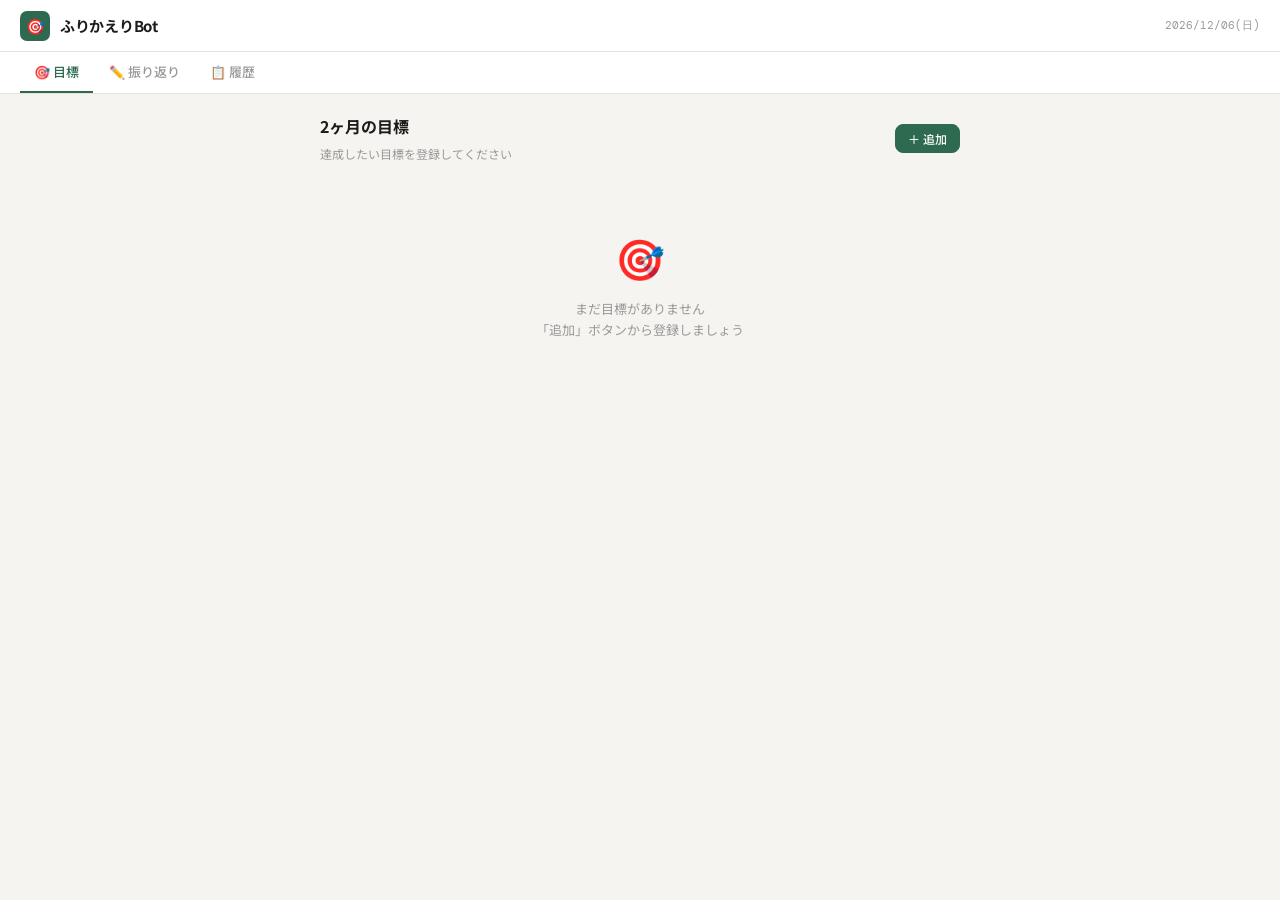
==== commit 4c554d80: "feat: 振り返り項目のカスタマイズUI実装" ====
--- a/index.html
+++ b/index.html
@@ -1,189 +1,200 @@
 <!DOCTYPE html>
 <html lang="ja">
-
 <head>
-  <meta charset="UTF-8">
-  <meta name="viewport" content="width=device-width, initial-scale=1.0">
-  <title>ふりかえりApp</title>
-  <link rel="icon"
-    href="data:image/svg+xml,<svg xmlns='http://www.w3.org/2000/svg' viewBox='0 0 100 100'><text y='.9em' font-size='90'>📝</text></svg>">
-  <link rel="stylesheet" href="style.css">
+<meta charset="UTF-8">
+<meta name="viewport" content="width=device-width, initial-scale=1.0">
+<title>ふりかえりBot</title>
+<link rel="icon" href="data:image/svg+xml,<svg xmlns='http://www.w3.org/2000/svg' viewBox='0 0 100 100'><text y='.9em' font-size='90'>📝</text></svg>">
+<link rel="stylesheet" href="style.css">
 </head>
-
 <body>
 
-  <div class="topbar">
-    <div class="topbar-left">
-      <div class="logo">🎯</div>
-      <span class="app-title">ふりかえりApp</span>
-    </div>
-    <span id="today-lbl" style="font-size:11px;color:var(--ink3);font-family:'DM Mono',monospace;"></span>
-  </div>
-
-  <div class="nav-tabs">
-    <button class="nav-tab active" data-page="goals" onclick="showPage(this)">🎯 目標</button>
-    <button class="nav-tab" data-page="furikaeri" onclick="showPage(this)">✏️ 振り返り</button>
-    <button class="nav-tab" data-page="history" onclick="showPage(this)">📋 履歴</button>
-  </div>
-
-  <!-- ========== 目標 ========== -->
-  <div class="page active" id="page-goals">
-    <div style="display:flex;justify-content:space-between;align-items:center;margin-bottom:14px;">
-      <div>
-        <div class="section-title">2ヶ月の目標</div>
-        <div class="section-sub" style="margin-bottom:0;">達成したい目標を登録してください</div>
-      </div>
-      <button class="btn btn-primary btn-sm" onclick="openGoalModal()">＋ 追加</button>
-    </div>
-    <div id="goals-list"></div>
-    <div class="empty" id="goals-empty" style="display:none;">
-      <div class="empty-icon">🎯</div>
-      <div style="font-size:13px;">まだ目標がありません<br>「追加」ボタンから登録しましょう</div>
-    </div>
-  </div>
-
-  <!-- ========== 振り返り ========== -->
-  <div class="page" id="page-furikaeri" style="padding:0;">
-
-    <div id="qa-start" style="padding:20px;max-width:680px;margin:0 auto;">
-      <div class="section-title">今日の振り返り</div>
-      <div class="section-sub">全ての目標について1問1答で振り返ります</div>
-      <div id="qa-start-goals"></div>
-      <div class="empty" id="qa-empty" style="display:none;">
-        <div class="empty-icon">📋</div>
-        <div style="font-size:13px;">目標が登録されていません<br>「目標」タブから追加してください</div>
-      </div>
-      <button class="btn btn-primary btn-full" id="qa-start-btn" onclick="startQA()"
-        style="margin-top:14px;display:none;">
-        振り返りを始める →
-      </button>
-    </div>
-
-    <div id="qa-wrap" style="display:none;">
-      <div class="qa-progress-bar-wrap">
-        <div class="qa-progress-meta">
-          <span id="qa-prog-label">振り返り中...</span>
-          <span id="qa-prog-num" style="font-family:'DM Mono',monospace;">0%</span>
+<div class="topbar">
+  <div class="topbar-left">
+    <div class="logo">🎯</div>
+    <span class="app-title">ふりかえりBot</span>
+  </div>
+  <span id="today-lbl" style="font-size:11px;color:var(--ink3);font-family:'DM Mono',monospace;"></span>
+</div>
+
+<div class="nav-tabs">
+  <button class="nav-tab active" data-page="goals" onclick="showPage(this)">🎯 目標</button>
+  <button class="nav-tab" data-page="furikaeri" onclick="showPage(this)">✏️ 振り返り</button>
+  <button class="nav-tab" data-page="history" onclick="showPage(this)">📋 履歴</button>
+</div>
+
+<!-- ========== 目標 ========== -->
+<div class="page active" id="page-goals">
+  <div style="display:flex;justify-content:space-between;align-items:center;margin-bottom:14px;">
+    <div>
+      <div class="section-title">2ヶ月の目標</div>
+      <div class="section-sub" style="margin-bottom:0;">達成したい目標を登録してください</div>
+    </div>
+    <button class="btn btn-primary btn-sm" onclick="openGoalModal()">＋ 追加</button>
+  </div>
+  <div id="goals-list"></div>
+  <div class="empty" id="goals-empty" style="display:none;">
+    <div class="empty-icon">🎯</div>
+    <div style="font-size:13px;">まだ目標がありません<br>「追加」ボタンから登録しましょう</div>
+  </div>
+</div>
+
+<!-- ========== 振り返り ========== -->
+<div class="page" id="page-furikaeri" style="padding:0;">
+
+  <div id="qa-start" style="padding:20px;max-width:680px;margin:0 auto;">
+    <div class="section-title">今日の振り返り</div>
+    <div class="section-sub">全ての目標について1問1答で振り返ります</div>
+    <div id="qa-start-goals"></div>
+    <div class="empty" id="qa-empty" style="display:none;">
+      <div class="empty-icon">📋</div>
+      <div style="font-size:13px;">目標が登録されていません<br>「目標」タブから追加してください</div>
+    </div>
+    <button class="btn btn-primary btn-full" id="qa-start-btn" onclick="startQA()" style="margin-top:14px;display:none;">
+      振り返りを始める →
+    </button>
+  </div>
+
+  <div id="qa-wrap" style="display:none;">
+    <div class="qa-progress-bar-wrap">
+      <div class="qa-progress-meta">
+        <span id="qa-prog-label">振り返り中...</span>
+        <span id="qa-prog-num" style="font-family:'DM Mono',monospace;">0%</span>
+      </div>
+      <div class="qa-bar-bg"><div class="qa-bar-fg" id="qa-bar" style="width:0%"></div></div>
+    </div>
+    <div class="qa-messages" id="qa-messages"></div>
+    <div class="qa-input-area" id="qa-input-area">
+      <div class="qa-input-row">
+        <textarea class="qa-textarea" id="qa-textarea" rows="1"
+          placeholder="回答を入力... (Shift+Enter で送信 / Enter で改行)"
+          onkeydown="handleKey(event)"
+          oninput="autoResize(this)"></textarea>
+        <button class="qa-send-btn" id="qa-send" onclick="sendAnswer()">↑</button>
+      </div>
+      <div class="qa-hint" id="qa-hint">Shift+Enter で送信　/ Enter で改行</div>
+    </div>
+  </div>
+</div>
+
+<!-- ========== 履歴 ========== -->
+<div class="page" id="page-history">
+  <div class="section-title">振り返り履歴</div>
+  <div class="section-sub">過去の記録を確認できます</div>
+  <div style="display:flex;gap:8px;margin-bottom:12px;flex-wrap:wrap;">
+    <select id="hist-filter" onchange="renderHistory()" style="flex:1;min-width:140px;"><option value="">すべての日付</option></select>
+    <button class="btn btn-secondary btn-sm" onclick="exportData()">📤 エクスポート</button>
+    <button class="btn btn-secondary btn-sm" onclick="triggerImport()">📥 インポート</button>
+    <input type="file" id="import-file-input" accept=".json" style="display:none;" onchange="importData(this)">
+  </div>
+  <div id="hist-select-bar" style="display:none;align-items:center;justify-content:space-between;margin-bottom:10px;padding:8px 12px;background:var(--surface);border:1px solid var(--border);border-radius:var(--r-sm);">
+    <div style="display:flex;align-items:center;gap:8px;">
+      <input type="checkbox" id="hist-check-all" onchange="toggleSelectAll(this)" style="width:16px;height:16px;cursor:pointer;">
+      <label for="hist-check-all" style="font-size:12px;color:var(--ink2);cursor:pointer;">すべて選択</label>
+    </div>
+    <div style="display:flex;align-items:center;gap:8px;">
+      <span id="hist-select-count" style="font-size:12px;color:var(--ink3);">0件選択中</span>
+      <button class="btn btn-danger btn-sm" id="hist-delete-btn" onclick="deleteSelected()" disabled style="opacity:.4;">🗑 削除</button>
+    </div>
+  </div>
+  <div id="history-list"></div>
+  <div class="empty" id="history-empty" style="display:none;">
+    <div class="empty-icon">📋</div>
+    <div style="font-size:13px;">まだ記録がありません</div>
+  </div>
+</div>
+
+<!-- ========== 目標モーダル ========== -->
+<div class="overlay" id="goal-modal">
+  <div class="modal">
+    <div class="modal-title" id="modal-title">目標を追加</div>
+    <div class="frow">
+      <label class="lbl">目標タイトル <span style="color:var(--warn)">*</span></label>
+      <input type="text" id="m-title" placeholder="例：体重を5キロ落とす、TOEIC700点取得">
+    </div>
+    <div class="frow">
+      <label class="lbl">目標の詳細・背景（任意）</label>
+      <textarea id="m-desc" rows="2" placeholder="例：健康診断でD判定。食事管理と週3回の運動を継続する"></textarea>
+    </div>
+    <div class="frow">
+      <label class="lbl">カテゴリ</label>
+      <div class="chips">
+        <span class="chip sel" data-cat="health" onclick="selCat(this)">🏃 健康・運動</span>
+        <span class="chip" data-cat="study"  onclick="selCat(this)">📚 学習・スキル</span>
+        <span class="chip" data-cat="career" onclick="selCat(this)">💼 仕事・キャリア</span>
+        <span class="chip" data-cat="other"  onclick="selCat(this)">✨ その他</span>
+      </div>
+    </div>
+    <div class="frow" style="margin-bottom:0;">
+      <label class="lbl">期間</label>
+      <div style="display:grid;grid-template-columns:1fr 1fr;gap:8px;">
+        <div>
+          <div style="font-size:11px;color:var(--ink3);margin-bottom:3px;">開始日</div>
+          <input type="text" id="m-start" placeholder="2025/05/01">
         </div>
-        <div class="qa-bar-bg">
-          <div class="qa-bar-fg" id="qa-bar" style="width:0%"></div>
+        <div>
+          <div style="font-size:11px;color:var(--ink3);margin-bottom:3px;">終了日</div>
+          <input type="text" id="m-end" placeholder="2025/06/30">
         </div>
       </div>
-      <div class="qa-messages" id="qa-messages"></div>
-      <div class="qa-input-area" id="qa-input-area">
-        <div class="qa-input-row">
-          <textarea class="qa-textarea" id="qa-textarea" rows="1" placeholder="回答を入力... (Shift+Enter で送信 / Enter で改行)"
-            onkeydown="handleKey(event)" oninput="autoResize(this)"></textarea>
-          <button class="qa-send-btn" id="qa-send" onclick="sendAnswer()">↑</button>
-        </div>
-        <div class="qa-hint" id="qa-hint">Shift+Enter で送信　/ Enter で改行</div>
-      </div>
-    </div>
-  </div>
-
-  <!-- ========== 履歴 ========== -->
-  <div class="page" id="page-history">
-    <div class="section-title">振り返り履歴</div>
-    <div class="section-sub">過去の記録を確認できます</div>
-    <div style="display:flex;gap:8px;margin-bottom:12px;flex-wrap:wrap;">
-      <select id="hist-filter" onchange="renderHistory()" style="flex:1;min-width:140px;">
-        <option value="">すべての日付</option>
-      </select>
-      <button class="btn btn-secondary btn-sm" onclick="exportData()">📤 エクスポート</button>
-      <button class="btn btn-secondary btn-sm" onclick="triggerImport()">📥 インポート</button>
-      <input type="file" id="import-file-input" accept=".json" style="display:none;" onchange="importData(this)">
-    </div>
-    <div id="hist-select-bar"
-      style="display:none;align-items:center;justify-content:space-between;margin-bottom:10px;padding:8px 12px;background:var(--surface);border:1px solid var(--border);border-radius:var(--r-sm);">
-      <div style="display:flex;align-items:center;gap:8px;">
-        <input type="checkbox" id="hist-check-all" onchange="toggleSelectAll(this)"
-          style="width:16px;height:16px;cursor:pointer;">
-        <label for="hist-check-all" style="font-size:12px;color:var(--ink2);cursor:pointer;">すべて選択</label>
-      </div>
-      <div style="display:flex;align-items:center;gap:8px;">
-        <span id="hist-select-count" style="font-size:12px;color:var(--ink3);">0件選択中</span>
-        <button class="btn btn-danger btn-sm" id="hist-delete-btn" onclick="deleteSelected()" disabled
-          style="opacity:.4;">🗑 削除</button>
-      </div>
-    </div>
-    <div id="history-list"></div>
-    <div class="empty" id="history-empty" style="display:none;">
-      <div class="empty-icon">📋</div>
-      <div style="font-size:13px;">まだ記録がありません</div>
-    </div>
-  </div>
-
-  <!-- ========== 目標モーダル ========== -->
-  <div class="overlay" id="goal-modal">
-    <div class="modal">
-      <div class="modal-title" id="modal-title">目標を追加</div>
-      <div class="frow">
-        <label class="lbl">目標タイトル <span style="color:var(--warn)">*</span></label>
-        <input type="text" id="m-title" placeholder="例：体重を5キロ落とす、TOEIC700点取得">
-      </div>
-      <div class="frow">
-        <label class="lbl">目標の詳細・背景（任意）</label>
-        <textarea id="m-desc" rows="2" placeholder="例：健康診断でD判定。食事管理と週3回の運動を継続する"></textarea>
-      </div>
-      <div class="frow">
-        <label class="lbl">カテゴリ</label>
-        <div class="chips">
-          <span class="chip sel" data-cat="health" onclick="selCat(this)">🏃 健康・運動</span>
-          <span class="chip" data-cat="study" onclick="selCat(this)">📚 学習・スキル</span>
-          <span class="chip" data-cat="career" onclick="selCat(this)">💼 仕事・キャリア</span>
-          <span class="chip" data-cat="other" onclick="selCat(this)">✨ その他</span>
-        </div>
-      </div>
-      <div class="frow" style="margin-bottom:0;">
-        <label class="lbl">期間</label>
-        <div style="display:grid;grid-template-columns:1fr 1fr;gap:8px;">
-          <div>
-            <div style="font-size:11px;color:var(--ink3);margin-bottom:3px;">開始日</div>
-            <input type="text" id="m-start" placeholder="2025/05/01">
-          </div>
-          <div>
-            <div style="font-size:11px;color:var(--ink3);margin-bottom:3px;">終了日</div>
-            <input type="text" id="m-end" placeholder="2025/06/30">
-          </div>
-        </div>
-      </div>
-      <div class="modal-footer">
-        <button class="btn btn-ghost" onclick="closeGoalModal()">キャンセル</button>
-        <button class="btn btn-primary" onclick="saveGoal()">保存</button>
-      </div>
-    </div>
-  </div>
-
-  <!-- ========== 回答編集モーダル ========== -->
-  <div class="overlay" id="edit-answer-modal">
-    <div class="modal">
-      <div class="modal-title" id="edit-modal-title">回答を修正</div>
-      <div id="edit-modal-body"></div>
-      <div class="modal-footer">
-        <button class="btn btn-ghost" onclick="closeEditModal()">キャンセル</button>
-        <button class="btn btn-primary" onclick="applyEdit()">修正を反映する</button>
-      </div>
-    </div>
-  </div>
-
-  <div class="toast" id="toast"></div>
-
-  <!-- ===== JavaScript：読み込み順序が重要 ===== -->
-  <!-- 1. core.js: CONFIG, データ管理, 共通ユーティリティ -->
-  <script src="js/core.js"></script>
-  <!-- 2. ui-common.js: ページ切替, バブル, モーダル, トースト -->
-  <script src="js/ui-common.js"></script>
-  <!-- 3. 各タブ -->
-  <script src="js/tab-goals.js"></script>
-  <script src="js/tab-furikaeri.js"></script>
-  <script src="js/tab-history.js"></script>
-  <!-- 4. 起動 -->
-  <script>
-    fetch('./settings.json')
-      .then(r => r.json())
-      .then(json => { Object.assign(CONFIG, json); init(); })
-      .catch(() => { console.warn('settings.json読込失敗'); init(); });
-  </script>
+    </div>
+
+    <!-- 振り返り項目カスタマイズ -->
+    <div class="frow" style="margin-bottom:0;">
+      <label class="lbl" style="margin-bottom:4px;">振り返り項目</label>
+      <div style="font-size:11px;color:var(--ink3);margin-bottom:8px;">達成度（0-10）は自動で含まれます。最大5項目まで設定できます。</div>
+
+      <!-- テンプレート選択 -->
+      <div style="font-size:11px;color:var(--ink3);margin-bottom:4px;">テンプレートから選択：</div>
+      <div class="chips" id="template-chips" style="margin-bottom:10px;">
+        <span class="chip" data-tmpl="standard" onclick="applyTemplate(this)">📋 標準</span>
+        <span class="chip" data-tmpl="kpt"      onclick="applyTemplate(this)">KPT</span>
+        <span class="chip" data-tmpl="ywt"      onclick="applyTemplate(this)">YWT</span>
+        <span class="chip" data-tmpl="kpta"     onclick="applyTemplate(this)">KPTA</span>
+        <span class="chip" data-tmpl="fdl"      onclick="applyTemplate(this)">FDL</span>
+      </div>
+
+      <!-- 項目リスト -->
+      <div id="custom-questions-list"></div>
+      <button class="btn btn-secondary btn-sm" id="add-question-btn" onclick="addCustomQuestion()" style="width:100%;justify-content:center;margin-top:6px;">＋ 項目を追加</button>
+    </div>
+
+    <div class="modal-footer">
+      <button class="btn btn-ghost" onclick="closeGoalModal()">キャンセル</button>
+      <button class="btn btn-primary" onclick="saveGoal()">保存</button>
+    </div>
+  </div>
+</div>
+
+<!-- ========== 回答編集モーダル ========== -->
+<div class="overlay" id="edit-answer-modal">
+  <div class="modal">
+    <div class="modal-title" id="edit-modal-title">回答を修正</div>
+    <div id="edit-modal-body"></div>
+    <div class="modal-footer">
+      <button class="btn btn-ghost" onclick="closeEditModal()">キャンセル</button>
+      <button class="btn btn-primary" onclick="applyEdit()">修正を反映する</button>
+    </div>
+  </div>
+</div>
+
+<div class="toast" id="toast"></div>
+
+<!-- ===== JavaScript：読み込み順序が重要 ===== -->
+<!-- 1. core.js: CONFIG, データ管理, 共通ユーティリティ -->
+<script src="js/core.js"></script>
+<!-- 2. ui-common.js: ページ切替, バブル, モーダル, トースト -->
+<script src="js/ui-common.js"></script>
+<!-- 3. 各タブ -->
+<script src="js/tab-goals.js"></script>
+<script src="js/tab-furikaeri.js"></script>
+<script src="js/tab-history.js"></script>
+<!-- 4. 起動 -->
+<script>
+  fetch('./settings.json')
+    .then(r => r.json())
+    .then(json => { Object.assign(CONFIG, json); init(); })
+    .catch(() => { console.warn('settings.json読込失敗'); init(); });
+</script>
 </body>
-
-</html>+</html>
--- a/style.css
+++ b/style.css
@@ -87,21 +87,26 @@
 .bubble-wrap { display:flex; flex-direction:column; }
 .bubble-wrap.bot { align-items:flex-start; }
 .bubble-wrap.user { align-items:flex-end; position:relative; max-width:100%; }
+/* ユーザーバブルの内側ラッパー（編集ボタンとバブルを含む）の幅制限 */
+.bubble-wrap.user > div { max-width:100%; }
 
 .bubble { border-radius:16px; padding:11px 15px; font-size:13px; line-height:1.7; animation:bubbleIn .2s ease; max-width:85%; }
 @keyframes bubbleIn { from{opacity:0;transform:translateY(6px)} to{opacity:1;transform:none} }
 .bubble.bot { background:var(--card); border:1px solid var(--border); border-bottom-left-radius:4px; color:var(--ink); white-space:pre-wrap; word-break:break-word; }
 /* ユーザーバブル：
-   white-space:pre   → \nのみで改行。CSSによる自動折り返しを完全に無効化
-   display:inline-block → テキスト幅に合わせてバブル幅が伸縮する
-   max-width:85%     → 画面幅の85%を超えないよう上限を設定
-   wrapLong(30文字)で\nを挿入済みなので30文字を超える行は存在しない */
+   white-space:pre-wrap   → \nで改行 + バブル幅を超えたら自動折り返し
+   overflow-wrap:anywhere → 連続文字列でもバブル幅を超えたら強制的に折り返す
+   max-width:75%          → 画面幅の75%を超えないよう上限を設定
+   wrapLong(\nで意図的改行)とCSS折り返しの2段構えで「絶対にはみ出さない」を保証 */
+/* ユーザーバブル：
+   親の innerWrap (max-width:75%) で幅が制限される。
+   .bubble の max-width:85% を無効化して親に従う */
 .bubble.user {
   background:var(--accent); color:#fff; border-bottom-right-radius:4px;
-  white-space:pre;
-  display:inline-block;
-  max-width:85%;
-  vertical-align:top;
+  white-space:pre-wrap;
+  overflow-wrap:break-word;
+  word-break:normal;
+  max-width:100%;
 }
 .bubble.system { background:var(--surface); border:1px dashed var(--border2); color:var(--ink2); font-size:12px; text-align:center; border-radius:8px; max-width:100%; align-self:center; padding:8px 14px; }
 .bubble-sender { font-size:11px; color:var(--ink3); margin-bottom:4px; font-weight:500; }
@@ -159,6 +164,16 @@
 .hist-date { font-family:'DM Mono',monospace; font-size:11px; color:var(--ink3); margin-bottom:6px; }
 .hist-ach { display:inline-block; font-family:'DM Mono',monospace; font-size:11px; font-weight:500; padding:2px 8px; border-radius:20px; background:var(--accent-lt); color:var(--accent); margin-bottom:6px; }
 .hist-summary { font-size:12px; color:var(--ink2); white-space:pre-wrap; line-height:1.7; }
+/* 履歴の構造化表示 */
+.hist-goals { display:flex; flex-direction:column; gap:10px; }
+.hist-goal { background:var(--surface); border-radius:var(--r-sm); padding:10px 12px; }
+.hist-goal-head { display:flex; align-items:center; justify-content:space-between; gap:8px; margin-bottom:6px; flex-wrap:wrap; }
+.hist-goal-title { font-size:13px; font-weight:700; color:var(--ink); }
+.hist-goal-ach { font-family:'DM Mono',monospace; font-size:11px; font-weight:500; padding:2px 8px; border-radius:20px; background:var(--accent-lt); color:var(--accent); }
+.hist-goal-body { display:flex; flex-direction:column; gap:4px; padding-top:4px; border-top:1px dashed var(--border); }
+.hist-item-row { display:flex; gap:8px; font-size:12px; line-height:1.7; align-items:flex-start; }
+.hist-item-label { flex-shrink:0; min-width:80px; color:var(--ink3); font-weight:500; }
+.hist-item-value { color:var(--ink2); word-break:break-word; }
 
 /* 編集モーダル */
 .edit-slider-val { font-family:'DM Mono',monospace; font-size:28px; font-weight:500; color:var(--accent); text-align:center; margin-bottom:8px; }
@@ -172,6 +187,16 @@
 .modal-title { font-size:15px; font-weight:700; margin-bottom:16px; }
 .modal-footer { display:flex; gap:8px; justify-content:flex-end; margin-top:18px; }
 
+/* ===== カスタム項目編集（目標モーダル内） ===== */
+.custom-q-item { background:var(--surface); border:1px solid var(--border); border-radius:var(--r-sm); padding:10px 12px; margin-bottom:8px; }
+.custom-q-head { display:flex; align-items:center; justify-content:space-between; margin-bottom:8px; }
+.custom-q-num { display:inline-flex; align-items:center; justify-content:center; width:22px; height:22px; border-radius:50%; background:var(--accent); color:#fff; font-size:11px; font-weight:700; }
+.custom-q-body { display:flex; flex-direction:column; gap:6px; }
+.custom-q-row { display:flex; align-items:center; gap:8px; }
+.custom-q-label-text { flex-shrink:0; width:56px; font-size:11px; color:var(--ink3); font-weight:500; }
+.custom-q-input { flex:1; min-width:0; border:1.5px solid var(--border2); border-radius:var(--r-sm); padding:6px 10px; font-size:13px; font-family:'Noto Sans JP',sans-serif; color:var(--ink); background:var(--card); outline:none; }
+.custom-q-input:focus { border-color:var(--accent); }
+
 /* ===== EMPTY / TOAST ===== */
 .empty { text-align:center; padding:48px 20px; color:var(--ink3); }
 .empty-icon { font-size:40px; margin-bottom:10px; }
